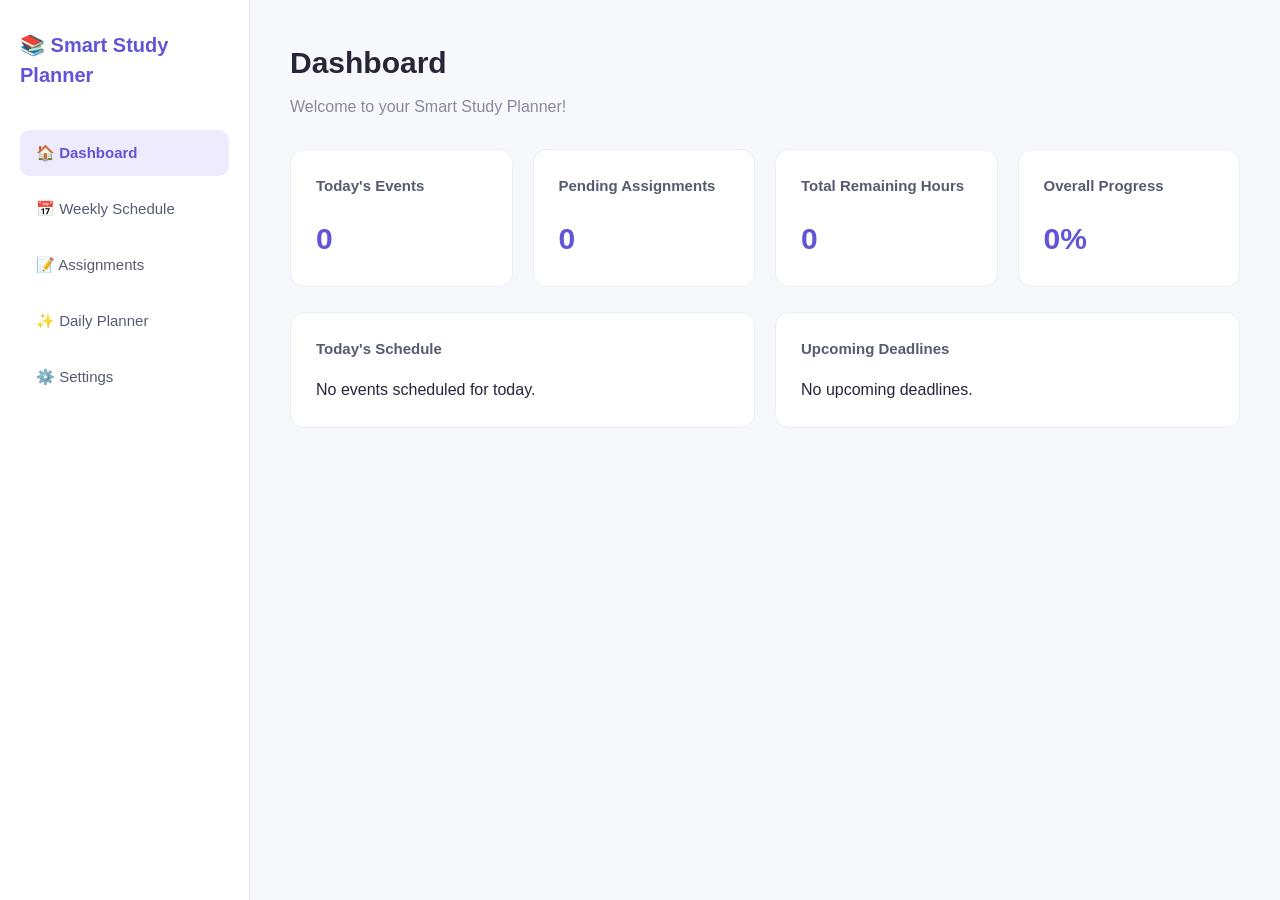
==== index.html @ 0769e139 "Update daily plan" ====
<!DOCTYPE html>
<html lang="en">
<head>
    <meta charset="UTF-8">
    <meta name="viewport" content="width=device-width, initial-scale=1.0">
    <title>Smart Study Planner</title>
    <link rel="stylesheet" href="style.css">
</head>

<body>
    <div class="app-container">
        <aside class="sidebar">
            <div class="logo">
                <h2>📚 Smart Study Planner</h2>
            </div>

            <nav class="nav-menu" aria-label="Main navigation">
                <button type="button" class="nav-item active" data-page="dashboard">
                    🏠 Dashboard
                </button>

                <button type="button" class="nav-item" data-page="schedule">
                    📅 Weekly Schedule
                </button>

                <button type="button" class="nav-item" data-page="assignments">
                    📝 Assignments
                </button>

                <button type="button" class="nav-item" data-page="planner">
                    ✨ Daily Planner
                </button>

                <button type="button" class="nav-item" data-page="settings">
                    ⚙️ Settings
                </button>
            </nav>
        </aside>

        <main class="main-content">
            <section id="dashboard" class="page active">
                <h1>Dashboard</h1>
                <p class="subtitle">Welcome to your Smart Study Planner!</p>

                <div class="dashboard-cards">
                    <div class="card">
                        <h3>Today's Events</h3>
                        <p class="card-number" id="today-events">0</p>
                    </div>

                    <div class="card">
                        <h3>Pending Assignments</h3>
                        <p class="card-number" id="pending-count">0</p>
                    </div>

                    <div class="card">
                        <h3>Total Remaining Hours</h3>
                        <p class="card-number" id="remaining-hours">0</p>
                    </div>

                    <div class="card">
                        <h3>Overall Progress</h3>
                        <p class="card-number" id="overall-progress">0%</p>
                    </div>
                </div>

                <div class="dashboard-sections">
                    <div class="card">
                        <h3>Today's Schedule</h3>

                        <div id="today-schedule">
                            No events scheduled for today.
                        </div>
                    </div>

                    <div class="card">
                        <h3>Upcoming Deadlines</h3>

                        <div id="upcoming-deadlines">
                            No upcoming deadlines.
                        </div>
                    </div>
                </div>
            </section>

            <section id="schedule" class="page">
                <h1>Weekly Schedule</h1>
                <p class="subtitle">Manage your recurring classes and events.</p>

                <button type="button" class="primary-btn" id="add-event-btn">
                    + Add Event
                </button>

                <form id="event-form" class="card" hidden>
                    <h3>Add New Event</h3>

                    <label for="event-name">Event Name</label>
                    <input
                        type="text"
                        id="event-name"
                        placeholder="e.g. DSC190 Lecture"
                        required
                    >

                    <label for="event-day">Day</label>
                    <select id="event-day" required>
                        <option value="">Select a day</option>
                        <option value="Monday">Monday</option>
                        <option value="Tuesday">Tuesday</option>
                        <option value="Wednesday">Wednesday</option>
                        <option value="Thursday">Thursday</option>
                        <option value="Friday">Friday</option>
                        <option value="Saturday">Saturday</option>
                        <option value="Sunday">Sunday</option>
                    </select>

                    <label for="event-start">Start Time</label>
                    <input type="time" id="event-start" required>

                    <label for="event-end">End Time</label>
                    <input type="time" id="event-end" required>

                    <label for="event-category">Category</label>
                    <select id="event-category">
                        <option value="Class">Class</option>
                        <option value="Work">Work</option>
                        <option value="Personal">Personal</option>
                    </select>

                    <button type="submit" class="primary-btn">
                        Save Event
                    </button>
                </form>

                <div class="card">
                    <h3>Your Weekly Schedule</h3>

                    <div id="event-list">
                        No recurring events added yet.
                    </div>
                </div>
            </section>

            <section id="assignments" class="page">
                <h1>Assignments</h1>
                <p class="subtitle">
                    Track deadlines, estimated hours, and progress.
                </p>

                <button type="button" class="primary-btn" id="add-assignment-btn">
                    + Add Assignment
                </button>

                <form id="assignment-form" class="card" hidden>
                    <h3>Add New Assignment</h3>

                    <label for="assignment-name">Assignment Name</label>
                    <input
                        type="text"
                        id="assignment-name"
                        placeholder="e.g. Final Project"
                        required
                    >

                    <label for="assignment-course">Course</label>
                    <input
                        type="text"
                        id="assignment-course"
                        placeholder="e.g. DSC190"
                        required
                    >

                    <label for="assignment-due">Due Date</label>
                    <input
                        type="date"
                        id="assignment-due"
                        required
                    >

                    <label for="assignment-hours">Estimated Hours</label>
                    <input
                        type="number"
                        id="assignment-hours"
                        min="0.5"
                        step="0.5"
                        placeholder="e.g. 5"
                        required
                    >

                    <label for="assignment-progress">Progress (%)</label>
                    <input
                        type="number"
                        id="assignment-progress"
                        min="0"
                        max="100"
                        value="0"
                        required
                    >

                    <button type="submit" class="primary-btn">
                        Save Assignment
                    </button>
                </form>

                <div class="card">
                    <h3>Your Assignments</h3>

                    <div id="assignment-list">
                        No assignments added yet.
                    </div>
                </div>
            </section>

            <section id="planner" class="page">
                <div id="planner-home">
                    <h1>Daily Planner</h1>
                    <p class="subtitle">
                        Create and manage your study plans by date.
                    </p>

                    <div class="card planner-controls">
                        <h3>Create New Plan</h3>

                        <label for="study-date">Study Date</label>
                        <input type="date" id="study-date" required>

                        <div class="time-grid">
                            <div>
                                <label for="study-start">Start Time</label>
                                <input type="time" id="study-start" value="09:00">
                            </div>

                            <div>
                                <label for="study-end">End Time</label>
                                <input type="time" id="study-end" value="22:00">
                            </div>
                        </div>

                        <button
                            type="button"
                            class="primary-btn"
                            id="generate-plan-btn"
                        >
                            Generate &amp; Save Plan
                        </button>

                        <p
                            id="plan-message"
                            class="status-message"
                            role="status"
                        ></p>
                    </div>

                    <div class="card saved-plans-card">
                        <h3>📅 My Study Plans</h3>
                        <p class="helper-text">
                            Select a date to view your study sessions and notes.
                        </p>

                        <div id="saved-plans-list">
                            No saved plans yet.
                        </div>
                    </div>
                </div>

                <div id="planner-detail" hidden>
                    <button
                        type="button"
                        class="back-btn"
                        id="back-to-plans-btn"
                    >
                        ← Back to My Study Plans
                    </button>

                    <h1 id="study-plan-heading">Study Plan</h1>

                    <div class="card" id="study-summary" hidden>
                        <h3>Study Summary</h3>

                        <p>
                            Total Study Time:
                            <strong id="total-study-time">0 hours</strong>
                        </p>

                        <p>
                            Study Sessions:
                            <strong id="study-session-count">0</strong>
                        </p>

                        <p>
                            Total Break Time:
                            <strong id="total-break-time">0 minutes</strong>
                        </p>

                        <p>
                            Completed Sessions:
                            <strong id="completed-session-count">0 / 0</strong>
                        </p>

                        <p>
                            Daily Completion:
                            <strong id="daily-completion">0%</strong>
                        </p>

                        <div
                            class="progress-bar"
                            id="daily-completion-bar"
                            role="progressbar"
                            aria-label="Daily completion"
                            aria-valuemin="0"
                            aria-valuemax="100"
                            aria-valuenow="0"
                        >
                            <div
                                class="progress-fill"
                                id="daily-completion-fill"
                            ></div>
                        </div>
                    </div>

                    <div class="card">
                        <h3>Study Sessions</h3>

                        <div id="study-plan-list">
                            No study sessions found.
                        </div>
                    </div>

                    <div class="card" id="daily-notes-card">
                        <h3>📝 Daily Notes</h3>

                        <textarea
                            id="daily-notes"
                            class="notes-input"
                            rows="5"
                            placeholder="Write your goals, reminders, or reflections for this day..."
                        ></textarea>

                        <button
                            type="button"
                            class="primary-btn"
                            id="save-daily-notes-btn"
                        >
                            Save Notes
                        </button>

                        <p
                            id="notes-message"
                            class="status-message"
                            role="status"
                        ></p>
                    </div>
                </div>
            </section>
        </main>
    </div>

    <script src="script.js"></script>
</body>
</html>
---- style.css ----
* {
    margin: 0;
    padding: 0;
    box-sizing: border-box;
}

body {
    font-family: Arial, sans-serif;
    background-color: #f7f8fc;
    color: #252638;
    line-height: 1.5;
}

button,
input,
select {
    font-family: inherit;
}

button {
    cursor: pointer;
}

[hidden] {
    display: none !important;
}

.app-container {
    display: flex;
    min-height: 100vh;
}

.sidebar {
    width: 250px;
    flex-shrink: 0;
    background-color: white;
    padding: 30px 20px;
    border-right: 1px solid #e8eaf2;
}

.logo {
    margin-bottom: 40px;
}

.logo h2 {
    font-size: 20px;
    color: #6254d8;
}

.nav-menu {
    display: flex;
    flex-direction: column;
    gap: 10px;
}

.nav-item {
    border: none;
    background-color: transparent;
    padding: 14px 16px;
    text-align: left;
    font-size: 15px;
    color: #555b70;
    border-radius: 10px;
    width: 100%;
}

.nav-item:hover {
    background-color: #f0efff;
    color: #6254d8;
}

.nav-item.active {
    background-color: #eeebff;
    color: #6254d8;
    font-weight: bold;
}

.main-content {
    flex: 1;
    min-width: 0;
    padding: 40px;
}

h1 {
    font-size: 30px;
    margin-bottom: 10px;
}

.subtitle {
    color: #85899c;
    margin-bottom: 30px;
}

.page {
    display: none;
}

.page.active {
    display: block;
}

.page > .card {
    margin-bottom: 20px;
}

.dashboard-cards {
    display: grid;
    grid-template-columns: repeat(4, minmax(0, 1fr));
    gap: 20px;
    margin-bottom: 25px;
}

.card {
    background-color: white;
    padding: 25px;
    border-radius: 14px;
    border: 1px solid #eceef5;
    min-width: 0;
}

.card h3 {
    font-size: 15px;
    margin-bottom: 18px;
    color: #555b70;
}

.card-number {
    font-size: 30px;
    font-weight: bold;
    color: #6254d8;
}

.dashboard-sections {
    display: grid;
    grid-template-columns: repeat(2, minmax(0, 1fr));
    gap: 20px;
}

.primary-btn {
    background-color: #7161e8;
    color: white;
    border: none;
    padding: 12px 20px;
    border-radius: 8px;
    font-size: 14px;
    margin-bottom: 20px;
}

.primary-btn:hover {
    background-color: #5948ce;
}

.delete-btn {
    margin-top: 10px;
    padding: 7px 12px;
    background-color: #fff0f0;
    color: #d9534f;
    border: none;
    border-radius: 6px;
    font-size: 13px;
}

.delete-btn:hover {
    background-color: #ffdede;
}

.progress-btn {
    margin-top: 10px;
    margin-right: 10px;
    padding: 7px 12px;
    background-color: #eeebff;
    color: #6254d8;
    border: none;
    border-radius: 6px;
    font-size: 13px;
}

.progress-btn:hover {
    background-color: #ded8ff;
}

#event-form,
#assignment-form {
    margin-bottom: 20px;
}

#event-form label,
#assignment-form label,
#study-settings label,
.planner-controls label,
#settings label {
    display: block;
    margin-top: 15px;
    margin-bottom: 6px;
    font-size: 14px;
    font-weight: 500;
    color: #555b70;
}

#event-form input,
#event-form select,
#assignment-form input,
#study-settings input,
.planner-controls input,
#settings input {
    width: 100%;
    min-width: 0;
    padding: 10px;
    border: 1px solid #dcdfea;
    border-radius: 8px;
    font-size: 14px;
    background-color: white;
    color: #252638;
}

input:focus,
select:focus {
    outline: none;
    border-color: #9b8de5;
    box-shadow: 0 0 0 3px rgba(155, 141, 229, 0.15);
}

button:focus-visible {
    outline: 3px solid #9b8de5;
    outline-offset: 3px;
}

.event-item {
    padding: 15px;
    margin-top: 10px;
    background-color: #f7f8fc;
    border-radius: 8px;
}

.event-item strong {
    color: #6254d8;
}

.event-item p {
    margin-top: 6px;
    color: #555b70;
    font-size: 14px;
}

.assignment-item {
    padding: 15px;
    margin-top: 10px;
    background-color: #f7f8fc;
    border-radius: 8px;
}

.assignment-item strong {
    color: #6254d8;
}

.assignment-item p {
    margin-top: 6px;
    color: #555b70;
    font-size: 14px;
    line-height: 1.6;
}

.progress-bar {
    width: 100%;
    height: 10px;
    background-color: #e8eaf2;
    border-radius: 10px;
    margin-top: 12px;
    overflow: hidden;
}

.progress-fill {
    width: 0;
    height: 100%;
    background-color: #7161e8;
    border-radius: 10px;
    transition: width 0.2s ease;
}

.deadline-urgent {
    color: #d9534f !important;
    font-weight: bold;
}

.deadline-soon {
    color: #e59a32 !important;
    font-weight: bold;
}

.deadline-safe {
    color: #3a9b72 !important;
    font-weight: bold;
}

.planner-controls {
    margin-bottom: 20px;
}

.time-grid {
    display: grid;
    grid-template-columns: repeat(2, minmax(0, 1fr));
    gap: 16px;
    margin-top: 5px;
}

.time-grid > div {
    min-width: 0;
}

.helper-text {
    margin-top: 16px;
    font-size: 13px;
    color: #85899c;
    line-height: 1.6;
}

.status-message {
    margin-bottom: 16px;
    font-size: 14px;
    color: #6254d8;
}

.status-message:empty {
    display: none;
}

#study-plan-list .event-item {
    margin-bottom: 12px;
}

.study-session {
    border-left: 4px solid #7161e8;
}

.study-session.completed {
    border-left-color: #3a9b72;
    background-color: #f1faf5;
}

.study-session.completed .session-title {
    color: #3a9b72;
}

.break-session {
    border-left: 4px solid #e5b35d;
    background-color: #fffaf0;
}

.session-header {
    display: flex;
    justify-content: space-between;
    align-items: flex-start;
    gap: 12px;
    flex-wrap: wrap;
}

.session-title {
    font-size: 15px;
    color: #6254d8;
}

.session-details {
    margin-top: 6px;
    color: #555b70;
    font-size: 14px;
}

.session-check {
    display: flex;
    align-items: center;
    gap: 9px;
    margin-top: 14px;
    font-size: 14px;
    color: #252638;
    cursor: pointer;
}

.session-check input[type="checkbox"] {
    width: 18px;
    height: 18px;
    flex-shrink: 0;
    accent-color: #7161e8;
    cursor: pointer;
}

.session-progress {
    margin-top: 15px;
    padding-top: 14px;
    border-top: 1px solid #e8eaf2;
}

.session-progress-label {
    display: block;
    margin-bottom: 8px;
    font-size: 13px;
    font-weight: 600;
    color: #555b70;
}

.session-progress-value {
    color: #6254d8;
    font-weight: bold;
}

.session-progress .progress-bar {
    margin-top: 8px;
}

.session-progress .progress-btn {
    margin-top: 12px;
}

.session-progress-note {
    margin-top: 8px;
    font-size: 12px;
    color: #85899c;
}

#study-summary {
    margin-bottom: 20px;
}

#study-summary p {
    margin: 12px 0;
    font-size: 14px;
    color: #555b70;
}

#study-summary strong {
    color: #252638;
}

#daily-completion {
    color: #6254d8 !important;
    font-size: 18px;
}

#daily-completion-bar {
    height: 12px;
    margin-top: 12px;
}

#daily-completion-fill {
    background-color: #3a9b72;
}

#save-settings-btn {
    margin-top: 20px;
}

#settings-message {
    margin-top: 12px;
    font-size: 14px;
    color: #6b5bb5;
}

button,
input,
select,
.card {
    transition:
        background-color 0.2s ease,
        border-color 0.2s ease,
        box-shadow 0.2s ease,
        color 0.2s ease,
        transform 0.2s ease;
}

.primary-btn:hover {
    filter: brightness(0.95);
    transform: translateY(-2px);
}

.card:hover {
    box-shadow: 0 6px 20px rgba(100, 90, 150, 0.08);
}

@media (max-width: 1100px) {
    .dashboard-cards {
        grid-template-columns: repeat(2, minmax(0, 1fr));
    }
}

@media (max-width: 768px) {
    .app-container {
        flex-direction: column;
    }

    .sidebar {
        width: 100%;
        padding: 15px;
        border-right: none;
        border-bottom: 1px solid #e8eaf2;
    }

    .logo {
        margin-bottom: 15px;
    }

    .nav-menu {
        flex-direction: row;
        flex-wrap: wrap;
        gap: 8px;
    }

    .nav-item {
        width: auto;
        flex: 1 1 auto;
        padding: 10px 12px;
        font-size: 13px;
        text-align: center;
    }

    .main-content {
        padding: 20px;
    }

    .dashboard-sections {
        grid-template-columns: 1fr;
    }

    .card {
        padding: 20px;
    }

    h1 {
        font-size: 26px;
    }
}

@media (max-width: 480px) {
    .dashboard-cards {
        grid-template-columns: 1fr;
    }

    .time-grid {
        grid-template-columns: 1fr;
    }

    .main-content {
        padding: 15px;
    }

    .card {
        padding: 18px;
    }

    .session-header {
        flex-direction: column;
        align-items: flex-start;
    }

    input,
    select,
    button {
        max-width: 100%;
    }
}

@media (prefers-reduced-motion: reduce) {
    button,
    input,
    select,
    .card,
    .progress-fill {
        transition: none;
    }
}

.saved-plans-card {
    margin-top: 20px;
}

.saved-plan-item {
    display: flex;
    justify-content: space-between;
    align-items: center;
    gap: 15px;
    padding: 16px;
    margin-top: 12px;
    background-color: #f7f8fc;
    border-radius: 10px;
}

.saved-plan-info strong {
    color: #6254d8;
    font-size: 15px;
}

.saved-plan-info p {
    margin-top: 6px;
    color: #555b70;
    font-size: 13px;
}

.saved-plan-item .progress-btn {
    margin: 0;
    flex-shrink: 0;
}

@media (max-width: 480px) {
    .saved-plan-item {
        flex-direction: column;
        align-items: flex-start;
    }
}

.notes-input {
    width: 100%;
    min-height: 110px;
    padding: 12px;
    border: 1px solid #dcdfea;
    border-radius: 8px;
    font-family: inherit;
    font-size: 14px;
    line-height: 1.6;
    color: #252638;
    background-color: #fff;
    resize: vertical;
}

.notes-input:focus {
    outline: none;
    border-color: #9b8de5;
    box-shadow: 0 0 0 3px rgba(155, 141, 229, 0.15);
}

.session-notes {
    margin-top: 15px;
    padding-top: 14px;
    border-top: 1px solid #e8eaf2;
}

.session-notes label {
    display: block;
    margin-bottom: 8px;
    font-size: 13px;
    font-weight: 600;
    color: #555b70;
}

.session-notes textarea {
    min-height: 75px;
}

#planner-home,
#planner-detail {
    width: 100%;
}

#planner-home .planner-controls {
    margin-bottom: 24px;
}

#planner-home #generate-plan-btn {
    margin-top: 20px;
    margin-bottom: 10px;
}

#planner-detail > .card {
    margin-bottom: 20px;
}

.back-btn {
    display: inline-flex;
    align-items: center;
    gap: 8px;
    padding: 10px 16px;
    margin-bottom: 24px;
    border: none;
    border-radius: 8px;
    background-color: #eeebff;
    color: #6254d8;
    font-size: 14px;
    font-weight: 600;
    cursor: pointer;
}

.back-btn:hover {
    background-color: #ded8ff;
}

.saved-plans-card {
    margin-top: 20px;
}

.saved-plan-item {
    display: flex;
    justify-content: space-between;
    align-items: center;
    gap: 16px;
    padding: 18px;
    margin-top: 12px;
    background-color: #f7f8fc;
    border-radius: 10px;
}

.saved-plan-info {
    flex: 1;
    min-width: 0;
}

.saved-plan-info strong {
    display: block;
    color: #6254d8;
    font-size: 15px;
}

.saved-plan-info p {
    margin-top: 6px;
    color: #555b70;
    font-size: 13px;
}

.saved-plan-note {
    margin-top: 8px;
    color: #555b70;
    font-size: 13px;
    line-height: 1.5;
    overflow-wrap: anywhere;
}

.saved-plan-item .progress-btn {
    margin: 0;
    flex-shrink: 0;
}

#study-summary p {
    margin: 12px 0;
}

#daily-notes-card {
    margin-top: 20px;
}

#daily-notes-card .notes-input {
    margin-bottom: 16px;
}

#save-daily-notes-btn {
    margin-bottom: 10px;
}

#notes-message {
    margin-top: 8px;
}

.notes-input {
    width: 100%;
    min-height: 100px;
    padding: 12px;
    border: 1px solid #dcdfea;
    border-radius: 8px;
    font-family: inherit;
    font-size: 14px;
    line-height: 1.6;
    color: #252638;
    background-color: white;
    resize: vertical;
}

.notes-input:focus {
    outline: none;
    border-color: #9b8de5;
    box-shadow: 0 0 0 3px rgba(155, 141, 229, 0.15);
}

.session-notes {
    margin-top: 15px;
    padding-top: 14px;
    border-top: 1px solid #e8eaf2;
}

.session-notes label {
    display: block;
    margin-bottom: 8px;
    font-size: 13px;
    font-weight: 600;
    color: #555b70;
}

.session-notes textarea {
    min-height: 75px;
}

@media (max-width: 480px) {
    .saved-plan-item {
        flex-direction: column;
        align-items: stretch;
    }

    .saved-plan-item .progress-btn {
        align-self: flex-start;
    }

    .back-btn {
        width: 100%;
        justify-content: center;
    }
}
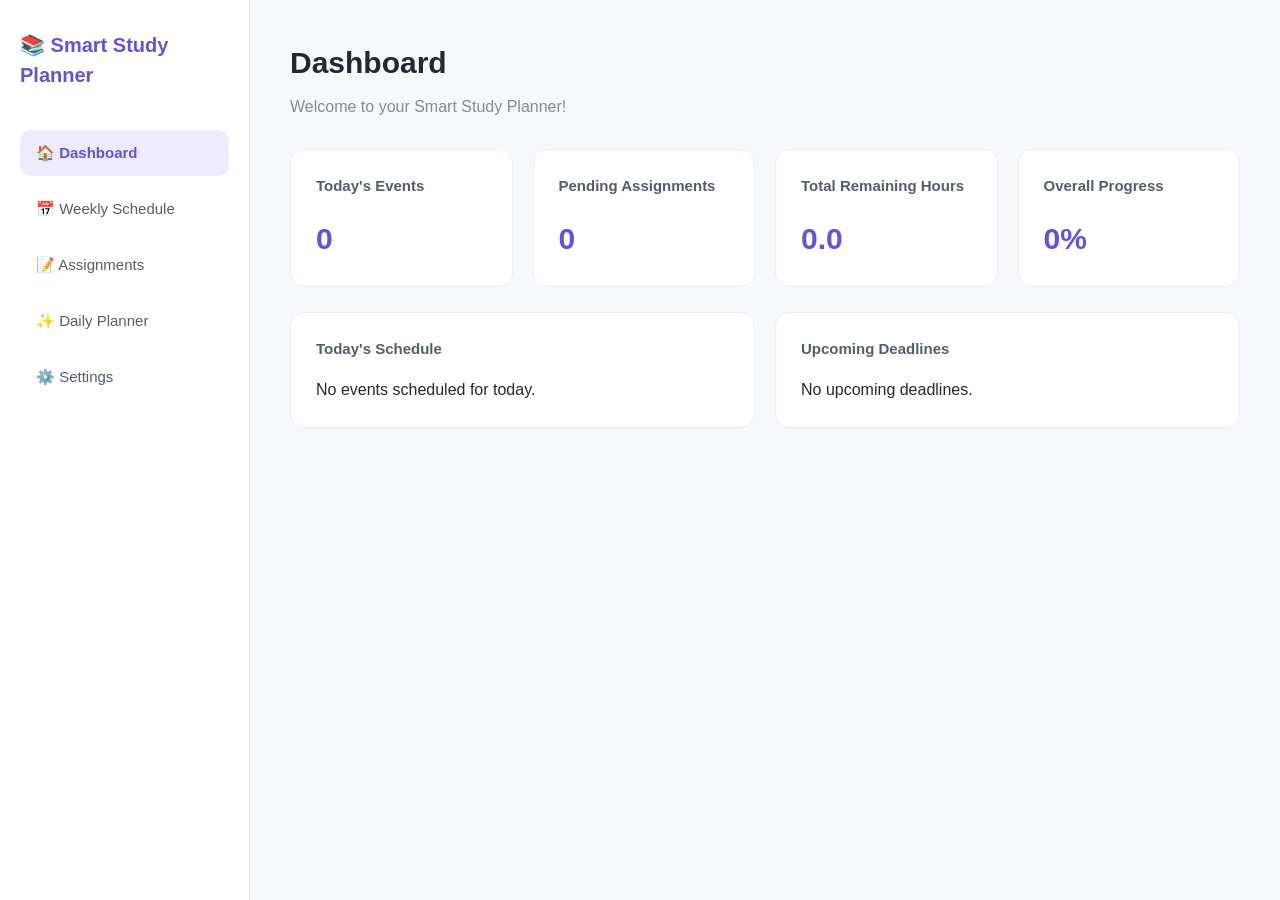
==== commit 34cc5f67: "Update daily plan" ====
--- a/index.html
+++ b/index.html
@@ -351,6 +351,53 @@
                         ></p>
                     </div>
                 </div>
+                        </section>
+
+            <section id="settings" class="page">
+                <h1>Settings</h1>
+                <p class="subtitle">
+                    Customize your study session and break durations.
+                </p>
+
+                <div class="card">
+                    <h3>Study Preferences</h3>
+
+                    <label for="session-duration">
+                        Study Session Duration (minutes)
+                    </label>
+                    <input
+                        type="number"
+                        id="session-duration"
+                        min="15"
+                        max="180"
+                        value="90"
+                    >
+
+                    <label for="break-duration">
+                        Break Duration (minutes)
+                    </label>
+                    <input
+                        type="number"
+                        id="break-duration"
+                        min="0"
+                        max="60"
+                        value="15"
+                    >
+
+                    <button
+                        type="button"
+                        class="primary-btn"
+                        id="save-settings-btn"
+                    >
+                        Save Settings
+                    </button>
+
+                    <p
+                        id="settings-message"
+                        class="status-message"
+                        role="status"
+                    ></p>
+                </div>
             </section>
         </main>
     </div>
--- a/style.css
+++ b/style.css
@@ -797,4 +797,9 @@
         width: 100%;
         justify-content: center;
     }
+}
+
+#planner-home[hidden],
+#planner-detail[hidden] {
+    display: none !important;
 }
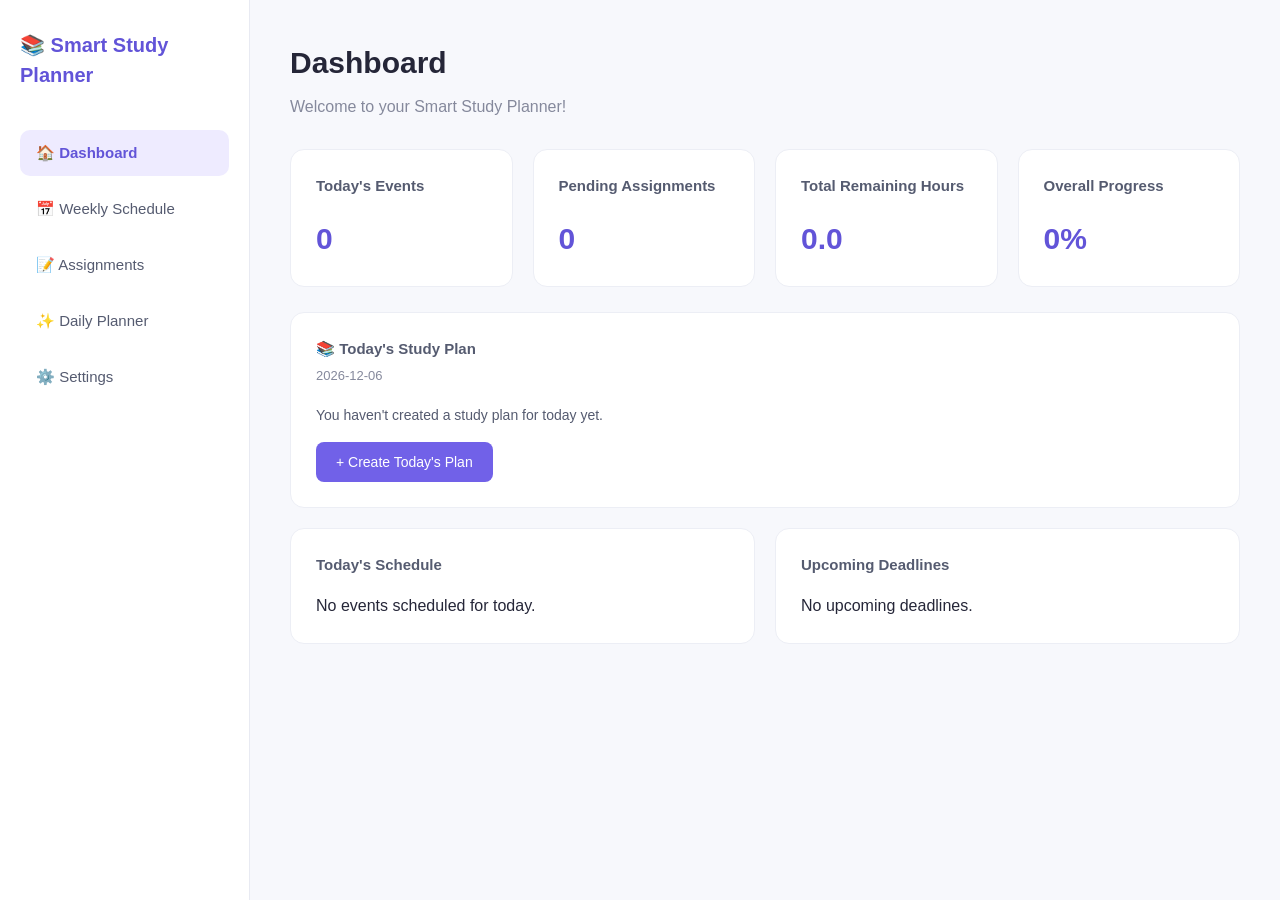
==== commit c54e9283: "Update planner" ====
--- a/index.html
+++ b/index.html
@@ -64,6 +64,62 @@
                     </div>
                 </div>
 
+                <div class="card dashboard-study-card">
+                    <div class="dashboard-study-header">
+                        <div>
+                            <h3>📚 Today's Study Plan</h3>
+                            <p class="helper-text" id="dashboard-study-date"></p>
+                        </div>
+
+                        <button
+                            type="button"
+                            class="secondary-btn"
+                            id="dashboard-view-plan-btn"
+                            hidden
+                        >
+                            View Full Plan →
+                        </button>
+                    </div>
+
+                    <div id="dashboard-study-content">
+                        <div id="dashboard-no-plan">
+                            <p>You haven't created a study plan for today yet.</p>
+
+                            <button
+                                type="button"
+                                class="primary-btn"
+                                id="dashboard-create-plan-btn"
+                            >
+                                + Create Today's Plan
+                            </button>
+                        </div>
+
+                        <div id="dashboard-existing-plan" hidden>
+                            <div class="dashboard-study-progress">
+                                <span>Daily Progress</span>
+                                <strong id="dashboard-daily-progress">0%</strong>
+                            </div>
+
+                            <div
+                                class="progress-bar"
+                                id="dashboard-daily-progress-bar"
+                                role="progressbar"
+                                aria-label="Today's study completion"
+                                aria-valuemin="0"
+                                aria-valuemax="100"
+                                aria-valuenow="0"
+                            >
+                                <div
+                                    class="progress-fill"
+                                    id="dashboard-daily-progress-fill"
+                                ></div>
+                            </div>
+
+                            <div id="dashboard-study-sessions"></div>
+                        </div>
+                    </div>
+                </div>
+
                 <div class="dashboard-sections">
                     <div class="card">
                         <h3>Today's Schedule</h3>
@@ -84,15 +140,33 @@
             </section>
 
             <section id="schedule" class="page">
-                <h1>Weekly Schedule</h1>
-                <p class="subtitle">Manage your recurring classes and events.</p>
-
-                <button type="button" class="primary-btn" id="add-event-btn">
-                    + Add Event
-                </button>
+                <div class="schedule-header">
+                    <div>
+                        <h1>Weekly Schedule</h1>
+                        <p class="subtitle">
+                            Organize your weekly classes, work, and personal events.
+                        </p>
+                    </div>
+
+                    <div class="schedule-header-actions">
+                        <button type="button" class="secondary-btn" id="manage-categories-btn">
+                            🎨 Manage Categories
+                        </button>
+
+                        <button type="button" class="primary-btn" id="add-event-btn">
+                            + Add Event
+                        </button>
+                    </div>
+                </div>
 
                 <form id="event-form" class="card" hidden>
-                    <h3>Add New Event</h3>
+                    <div class="form-header">
+                        <h3 id="event-form-title">Add New Event</h3>
+
+                        <button type="button" class="close-btn" id="cancel-event-btn">
+                            ✕
+                        </button>
+                    </div>
 
                     <label for="event-name">Event Name</label>
                     <input
@@ -102,38 +176,191 @@
                         required
                     >
 
-                    <label for="event-day">Day</label>
-                    <select id="event-day" required>
-                        <option value="">Select a day</option>
-                        <option value="Monday">Monday</option>
-                        <option value="Tuesday">Tuesday</option>
-                        <option value="Wednesday">Wednesday</option>
-                        <option value="Thursday">Thursday</option>
-                        <option value="Friday">Friday</option>
-                        <option value="Saturday">Saturday</option>
-                        <option value="Sunday">Sunday</option>
-                    </select>
-
-                    <label for="event-start">Start Time</label>
-                    <input type="time" id="event-start" required>
-
-                    <label for="event-end">End Time</label>
-                    <input type="time" id="event-end" required>
+                    <label>Select Days</label>
+
+                    <div class="day-checkbox-group">
+                        <label>
+                            <input type="checkbox" name="event-days" value="Monday">
+                            Monday
+                        </label>
+
+                        <label>
+                            <input type="checkbox" name="event-days" value="Tuesday">
+                            Tuesday
+                        </label>
+
+                        <label>
+                            <input type="checkbox" name="event-days" value="Wednesday">
+                            Wednesday
+                        </label>
+
+                        <label>
+                            <input type="checkbox" name="event-days" value="Thursday">
+                            Thursday
+                        </label>
+
+                        <label>
+                            <input type="checkbox" name="event-days" value="Friday">
+                            Friday
+                        </label>
+
+                        <label>
+                            <input type="checkbox" name="event-days" value="Saturday">
+                            Saturday
+                        </label>
+
+                        <label>
+                            <input type="checkbox" name="event-days" value="Sunday">
+                            Sunday
+                        </label>
+                    </div>
+
+                    <div class="event-time-grid">
+                        <div>
+                            <label for="event-start">Start Time</label>
+                            <input type="time" id="event-start" required>
+                        </div>
+
+                        <div>
+                            <label for="event-end">End Time</label>
+                            <input type="time" id="event-end" required>
+                        </div>
+                    </div>
 
                     <label for="event-category">Category</label>
-                    <select id="event-category">
+                    <select id="event-category" required>
                         <option value="Class">Class</option>
                         <option value="Work">Work</option>
                         <option value="Personal">Personal</option>
                     </select>
 
-                    <button type="submit" class="primary-btn">
-                        Save Event
-                    </button>
+                    <div class="event-form-actions">
+                        <button type="submit" class="primary-btn" id="save-event-btn">
+                            Save Event
+                        </button>
+
+                        <button type="button" class="delete-btn" id="delete-event-btn" hidden>
+                            Delete Event
+                        </button>
+
+                        <button type="button" class="secondary-btn" id="cancel-event-form-btn">
+                            Cancel
+                        </button>
+                    </div>
                 </form>
 
+                <div id="category-manager" class="card" hidden>
+                    <div class="form-header">
+                        <h3>Manage Categories</h3>
+
+                        <button type="button" class="close-btn" id="close-categories-btn">
+                            ✕
+                        </button>
+                    </div>
+
+                    <p class="helper-text">
+                        Add custom categories and choose colors for your weekly schedule.
+                    </p>
+
+                    <div id="category-list"></div>
+
+                    <form id="category-form">
+                        <h4 id="category-form-title">Add New Category</h4>
+
+                        <label for="category-name">Category Name</label>
+                        <input
+                            type="text"
+                            id="category-name"
+                            placeholder="e.g. Study Group"
+                            required
+                        >
+
+                        <label for="category-color">Category Color</label>
+                        <div class="category-color-input">
+                            <input
+                                type="color"
+                                id="category-color"
+                                value="#7161e8"
+                            >
+
+                            <span id="category-color-value">#7161e8</span>
+                        </div>
+
+                        <div class="category-form-actions">
+                            <button type="submit" class="primary-btn" id="save-category-btn">
+                                Add Category
+                            </button>
+
+                            <button type="button" class="secondary-btn" id="cancel-category-btn" hidden>
+                                Cancel
+                            </button>
+                        </div>
+                    </form>
+                </div>
+
+                <div class="card timetable-card">
+                    <div class="timetable-header">
+                        <div>
+                            <h3>My Weekly Timetable</h3>
+                            <p class="helper-text">
+                                Click an event to edit its details.
+                            </p>
+                        </div>
+
+                        <div class="timetable-legend" id="timetable-legend"></div>
+                    </div>
+
+                    <div class="timetable-scroll">
+                        <div class="weekly-timetable" id="weekly-timetable">
+                            <div class="timetable-time-column" id="timetable-time-column"></div>
+
+                            <div class="timetable-day-column" data-day="Monday">
+                                <div class="timetable-day-header">Mon</div>
+                                <div class="timetable-day-events" id="timetable-monday"></div>
+                            </div>
+
+                            <div class="timetable-day-column" data-day="Tuesday">
+                                <div class="timetable-day-header">Tue</div>
+                                <div class="timetable-day-events" id="timetable-tuesday"></div>
+                            </div>
+
+                            <div class="timetable-day-column" data-day="Wednesday">
+                                <div class="timetable-day-header">Wed</div>
+                                <div class="timetable-day-events" id="timetable-wednesday"></div>
+                            </div>
+
+                            <div class="timetable-day-column" data-day="Thursday">
+                                <div class="timetable-day-header">Thu</div>
+                                <div class="timetable-day-events" id="timetable-thursday"></div>
+                            </div>
+
+                            <div class="timetable-day-column" data-day="Friday">
+                                <div class="timetable-day-header">Fri</div>
+                                <div class="timetable-day-events" id="timetable-friday"></div>
+                            </div>
+
+                            <div class="timetable-day-column" data-day="Saturday">
+                                <div class="timetable-day-header">Sat</div>
+                                <div class="timetable-day-events" id="timetable-saturday"></div>
+                            </div>
+
+                            <div class="timetable-day-column" data-day="Sunday">
+                                <div class="timetable-day-header">Sun</div>
+                                <div class="timetable-day-events" id="timetable-sunday"></div>
+                            </div>
+                        </div>
+                    </div>
+
+                    <p class="timetable-empty" id="timetable-empty" hidden>
+                        No events scheduled yet. Add an event to get started!
+                    </p>
+                </div>
+
                 <div class="card">
-                    <h3>Your Weekly Schedule</h3>
+                    <h3>All Events</h3>
+                    <p class="helper-text">
+                        View and manage all your recurring weekly events.
+                    </p>
 
                     <div id="event-list">
                         No recurring events added yet.
@@ -215,7 +442,7 @@
                 <div id="planner-home">
                     <h1>Daily Planner</h1>
                     <p class="subtitle">
-                        Create and manage your study plans by date.
+                        Create and customize your study plans by date.
                     </p>
 
                     <div class="card planner-controls">
@@ -227,15 +454,140 @@
                         <div class="time-grid">
                             <div>
                                 <label for="study-start">Start Time</label>
-                                <input type="time" id="study-start" value="09:00">
+                                <input
+                                    type="time"
+                                    id="study-start"
+                                    value="09:00"
+                                    required
+                                >
                             </div>
 
                             <div>
                                 <label for="study-end">End Time</label>
-                                <input type="time" id="study-end" value="22:00">
-                            </div>
-                        </div>
-
+                                <input
+                                    type="time"
+                                    id="study-end"
+                                    value="22:00"
+                                    required
+                                >
+                            </div>
+                        </div>
+                    </div>
+
+                    <div class="card availability-summary-card">
+                        <div class="availability-summary-content">
+                            <div>
+                                <h3>🕒 Available Time</h3>
+                                <p id="availability-summary-text">
+                                    No availability settings saved yet.
+                                </p>
+                            </div>
+
+                            <button
+                                type="button"
+                                class="secondary-btn"
+                                id="edit-availability-btn"
+                            >
+                                Edit Available Time
+                            </button>
+                        </div>
+                    </div>
+
+                    <div class="card daily-availability-card" hidden>
+                        <div class="availability-header">
+                            <div>
+                                <h3>🕒 Customize Available Time</h3>
+                                <p class="helper-text">
+                                    Click or drag across 10-minute blocks to mark
+                                    times when you cannot study.
+                                </p>
+                            </div>
+                        </div>
+
+                        <div class="availability-legend">
+                            <div class="availability-legend-item">
+                                <span class="availability-legend-dot available-dot"></span>
+                                Available
+                            </div>
+
+                            <div class="availability-legend-item">
+                                <span class="availability-legend-dot unavailable-dot"></span>
+                                Unavailable
+                            </div>
+
+                            <div class="availability-legend-item">
+                                <span class="availability-legend-dot weekly-dot"></span>
+                                Weekly Event
+                            </div>
+                        </div>
+
+                        <div class="availability-grid-container">
+                            <div class="availability-grid-header">
+                                <span>Time</span>
+                                <span>00</span>
+                                <span>10</span>
+                                <span>20</span>
+                                <span>30</span>
+                                <span>40</span>
+                                <span>50</span>
+                            </div>
+
+                            <div
+                                id="availability-grid"
+                                class="availability-grid"
+                                aria-label="Select unavailable study times"
+                            ></div>
+                        </div>
+
+                        <div class="availability-actions">
+                            <button
+                                type="button"
+                                class="secondary-btn"
+                                id="clear-unavailable-btn"
+                            >
+                                Clear Custom Unavailable Times
+                            </button>
+                        </div>
+
+                        <div class="availability-reason-section">
+                            <h4>Add a Reason (Optional)</h4>
+                            <p class="helper-text">
+                                Select unavailable blocks, then add a reason
+                                such as travel, meals, or appointments.
+                            </p>
+
+                            <label for="unavailable-reason">Reason</label>
+                            <input
+                                type="text"
+                                id="unavailable-reason"
+                                placeholder="e.g. Travel, Lunch, Appointment"
+                            >
+
+                            <button
+                                type="button"
+                                class="secondary-btn"
+                                id="apply-unavailable-reason-btn"
+                            >
+                                Apply Reason to Selected Blocks
+                            </button>
+                        </div>
+                    </div>
+
+                    <div class="card daily-weekly-events-card">
+                        <h3>📅 Weekly Events for This Day</h3>
+
+                        <p class="helper-text">
+                            These events are imported from your Weekly Schedule.
+                            Uncheck an event to ignore it for this date only.
+                            Your Weekly Schedule will not be changed.
+                        </p>
+
+                        <div id="daily-weekly-events-list">
+                            No recurring events for this date.
+                        </div>
+                    </div>
+
+                    <div class="planner-generate-actions">
                         <button
                             type="button"
                             class="primary-btn"
@@ -253,8 +605,10 @@
 
                     <div class="card saved-plans-card">
                         <h3>📅 My Study Plans</h3>
+
                         <p class="helper-text">
-                            Select a date to view your study sessions and notes.
+                            Select a date to view your study timetable,
+                            sessions, and notes.
                         </p>
 
                         <div id="saved-plans-list">
@@ -272,30 +626,65 @@
                         ← Back to My Study Plans
                     </button>
 
-                    <h1 id="study-plan-heading">Study Plan</h1>
+                    <div class="planner-detail-header">
+                        <div>
+                            <h1 id="study-plan-heading">Study Plan</h1>
+                            <p class="subtitle">
+                                View and customize your daily study schedule.
+                            </p>
+                        </div>
+
+                        <button
+                            type="button"
+                            class="secondary-btn"
+                            id="edit-plan-availability-btn"
+                        >
+                            Edit Available Time
+                        </button>
+
+                        <div class="availability-save-actions">
+                            <button
+                                type="button"
+                                class="secondary-btn"
+                                id="cancel-availability-btn"
+                            >
+                                Cancel
+                            </button>
+
+                            <button
+                                type="button"
+                                class="primary-btn"
+                                id="save-availability-btn"
+                            >
+                                Save Changes
+                            </button>
+                        </div>
+                    </div>
 
                     <div class="card" id="study-summary" hidden>
                         <h3>Study Summary</h3>
 
-                        <p>
-                            Total Study Time:
-                            <strong id="total-study-time">0 hours</strong>
-                        </p>
-
-                        <p>
-                            Study Sessions:
-                            <strong id="study-session-count">0</strong>
-                        </p>
-
-                        <p>
-                            Total Break Time:
-                            <strong id="total-break-time">0 minutes</strong>
-                        </p>
-
-                        <p>
-                            Completed Sessions:
-                            <strong id="completed-session-count">0 / 0</strong>
-                        </p>
+                        <div class="study-summary-grid">
+                            <p>
+                                Total Study Time:
+                                <strong id="total-study-time">0 hours</strong>
+                            </p>
+
+                            <p>
+                                Study Sessions:
+                                <strong id="study-session-count">0</strong>
+                            </p>
+
+                            <p>
+                                Total Break Time:
+                                <strong id="total-break-time">0 minutes</strong>
+                            </p>
+
+                            <p>
+                                Completed Sessions:
+                                <strong id="completed-session-count">0 / 0</strong>
+                            </p>
+                        </div>
 
                         <p>
                             Daily Completion:
@@ -318,8 +707,151 @@
                         </div>
                     </div>
 
+                    <div class="card daily-timetable-card">
+                        <div class="daily-timetable-header">
+                            <div>
+                                <h3>🗓️ Daily Timetable</h3>
+                                <p class="helper-text">
+                                    Click a study session to edit its details.
+                                </p>
+                            </div>
+
+                            <button
+                                type="button"
+                                class="secondary-btn"
+                                id="add-study-session-btn"
+                            >
+                                + Add Study Session
+                            </button>
+                        </div>
+
+                        <div class="daily-timetable-legend">
+                            <div class="availability-legend-item">
+                                <span class="availability-legend-dot study-dot"></span>
+                                Study
+                            </div>
+
+                            <div class="availability-legend-item">
+                                <span class="availability-legend-dot break-dot"></span>
+                                Break
+                            </div>
+
+                            <div class="availability-legend-item">
+                                <span class="availability-legend-dot unavailable-dot"></span>
+                                Unavailable
+                            </div>
+
+                            <div class="availability-legend-item">
+                                <span class="availability-legend-dot weekly-dot"></span>
+                                Weekly Event
+                            </div>
+                        </div>
+
+                        <div class="daily-timetable-scroll">
+                            <div id="daily-timetable" class="daily-timetable">
+                                <div
+                                    id="daily-timetable-time-column"
+                                    class="daily-timetable-time-column"
+                                ></div>
+
+                                <div
+                                    id="daily-timetable-events"
+                                    class="daily-timetable-events"
+                                ></div>
+                            </div>
+                        </div>
+                    </div>
+
+                    <form id="study-session-form" class="card" hidden>
+                        <div class="form-header">
+                            <h3 id="study-session-form-title">
+                                Add Study Session
+                            </h3>
+
+                            <button
+                                type="button"
+                                class="close-btn"
+                                id="close-study-session-form-btn"
+                            >
+                                ✕
+                            </button>
+                        </div>
+
+                        <label for="session-assignment">
+                            Assignment
+                        </label>
+
+                        <select id="session-assignment" required>
+                            <option value="">Select an assignment</option>
+                        </select>
+
+                        <div class="time-grid">
+                            <div>
+                                <label for="session-start-time">
+                                    Start Time
+                                </label>
+
+                                <input
+                                    type="time"
+                                    id="session-start-time"
+                                    required
+                                >
+                            </div>
+
+                            <div>
+                                <label for="session-end-time">
+                                    End Time
+                                </label>
+
+                                <input
+                                    type="time"
+                                    id="session-end-time"
+                                    required
+                                >
+                            </div>
+                        </div>
+
+                        <div class="session-form-actions">
+                            <button
+                                type="submit"
+                                class="primary-btn"
+                                id="save-study-session-btn"
+                            >
+                                Save Session
+                            </button>
+
+                            <button
+                                type="button"
+                                class="delete-btn"
+                                id="delete-study-session-btn"
+                                hidden
+                            >
+                                Delete Session
+                            </button>
+
+                            <button
+                                type="button"
+                                class="secondary-btn"
+                                id="cancel-study-session-btn"
+                            >
+                                Cancel
+                            </button>
+                        </div>
+
+                        <p
+                            id="study-session-message"
+                            class="status-message"
+                            role="status"
+                        ></p>
+                    </form>
+
                     <div class="card">
                         <h3>Study Sessions</h3>
+
+                        <p class="helper-text">
+                            Check off completed sessions, update assignment progress,
+                            and add session notes.
+                        </p>
 
                         <div id="study-plan-list">
                             No study sessions found.
@@ -351,7 +883,7 @@
                         ></p>
                     </div>
                 </div>
-                        </section>
+            </section>
 
             <section id="settings" class="page">
                 <h1>Settings</h1>
--- a/style.css
+++ b/style.css
@@ -802,4 +802,1266 @@
 #planner-home[hidden],
 #planner-detail[hidden] {
     display: none !important;
+}
+
+.day-checkbox-group {
+    display: flex;
+    flex-wrap: wrap;
+    gap: 10px;
+    margin-top: 10px;
+    margin-bottom: 15px;
+}
+
+#event-form .day-checkbox-group label {
+    display: flex;
+    align-items: center;
+    gap: 7px;
+    margin: 0;
+    padding: 9px 13px;
+    background-color: #f7f8fc;
+    border: 1px solid #dcdfea;
+    border-radius: 8px;
+    font-size: 13px;
+    cursor: pointer;
+}
+
+#event-form .day-checkbox-group label:has(input:checked) {
+    background-color: #eeebff;
+    border-color: #7161e8;
+    color: #6254d8;
+}
+
+#event-form .day-checkbox-group input[type="checkbox"] {
+    width: 16px;
+    height: 16px;
+    padding: 0;
+    margin: 0;
+    accent-color: #7161e8;
+}
+
+.schedule-header {
+    display: flex;
+    justify-content: space-between;
+    align-items: flex-start;
+    gap: 20px;
+    margin-bottom: 24px;
+}
+
+.schedule-header .subtitle {
+    margin-bottom: 0;
+}
+
+.schedule-header-actions {
+    display: flex;
+    gap: 12px;
+    flex-wrap: wrap;
+}
+
+.schedule-header-actions button {
+    margin-bottom: 0;
+    white-space: nowrap;
+}
+
+.secondary-btn {
+    background-color: #eeebff;
+    color: #6254d8;
+    border: none;
+    padding: 12px 20px;
+    border-radius: 8px;
+    font-size: 14px;
+    font-weight: 600;
+}
+
+.secondary-btn:hover {
+    background-color: #ded8ff;
+}
+
+.form-header {
+    display: flex;
+    justify-content: space-between;
+    align-items: center;
+    gap: 15px;
+    margin-bottom: 10px;
+}
+
+.form-header h3 {
+    margin-bottom: 0;
+}
+
+.close-btn {
+    border: none;
+    background-color: #f7f8fc;
+    color: #85899c;
+    width: 32px;
+    height: 32px;
+    border-radius: 8px;
+    font-size: 16px;
+}
+
+.close-btn:hover {
+    background-color: #eeebff;
+    color: #6254d8;
+}
+
+.day-checkbox-group {
+    display: flex;
+    flex-wrap: wrap;
+    gap: 10px;
+    margin-top: 10px;
+    margin-bottom: 20px;
+}
+
+#event-form .day-checkbox-group label {
+    display: flex;
+    align-items: center;
+    gap: 7px;
+    margin: 0;
+    padding: 9px 13px;
+    background-color: #f7f8fc;
+    border: 1px solid #dcdfea;
+    border-radius: 8px;
+    font-size: 13px;
+    cursor: pointer;
+}
+
+#event-form .day-checkbox-group label:has(input:checked) {
+    background-color: #eeebff;
+    border-color: #7161e8;
+    color: #6254d8;
+}
+
+#event-form .day-checkbox-group input[type="checkbox"] {
+    width: 16px;
+    height: 16px;
+    min-width: 16px;
+    padding: 0;
+    margin: 0;
+    accent-color: #7161e8;
+}
+
+.event-time-grid {
+    display: grid;
+    grid-template-columns: repeat(2, minmax(0, 1fr));
+    gap: 16px;
+}
+
+.event-time-grid > div {
+    min-width: 0;
+}
+
+.event-form-actions,
+.category-form-actions {
+    display: flex;
+    align-items: center;
+    gap: 12px;
+    flex-wrap: wrap;
+    margin-top: 28px;
+}
+
+.event-form-actions button,
+.category-form-actions button {
+    margin: 0;
+}
+
+.event-form-actions .delete-btn {
+    padding: 12px 20px;
+    font-size: 14px;
+}
+
+#category-manager {
+    margin-bottom: 24px;
+}
+
+#category-manager .helper-text {
+    margin-top: 10px;
+    margin-bottom: 20px;
+}
+
+#category-manager label {
+    display: block;
+    margin-top: 15px;
+    margin-bottom: 6px;
+    font-size: 14px;
+    font-weight: 500;
+    color: #555b70;
+}
+
+#category-manager input[type="text"] {
+    width: 100%;
+    padding: 10px;
+    border: 1px solid #dcdfea;
+    border-radius: 8px;
+    font-size: 14px;
+}
+
+#category-form {
+    padding-top: 22px;
+    margin-top: 20px;
+    border-top: 1px solid #e8eaf2;
+}
+
+#category-form h4 {
+    color: #555b70;
+    font-size: 15px;
+    margin-bottom: 15px;
+}
+
+.category-item {
+    display: flex;
+    justify-content: space-between;
+    align-items: center;
+    gap: 15px;
+    padding: 14px 16px;
+    margin-top: 10px;
+    background-color: #f7f8fc;
+    border-radius: 10px;
+}
+
+.category-info {
+    display: flex;
+    align-items: center;
+    gap: 12px;
+    min-width: 0;
+}
+
+.category-color-dot {
+    width: 18px;
+    height: 18px;
+    flex-shrink: 0;
+    border-radius: 50%;
+    border: 1px solid rgba(0, 0, 0, 0.08);
+}
+
+.category-name {
+    font-size: 14px;
+    font-weight: 600;
+    overflow-wrap: anywhere;
+}
+
+.category-actions {
+    display: flex;
+    gap: 8px;
+    flex-shrink: 0;
+}
+
+.category-actions button {
+    margin: 0;
+}
+
+.category-color-input {
+    display: flex;
+    align-items: center;
+    gap: 14px;
+    margin-top: 8px;
+}
+
+#category-color {
+    width: 58px;
+    height: 42px;
+    padding: 4px;
+    border: 1px solid #dcdfea;
+    border-radius: 8px;
+    background-color: white;
+    cursor: pointer;
+}
+
+#category-color-value {
+    font-size: 14px;
+    color: #555b70;
+    font-family: monospace;
+}
+
+.timetable-card {
+    margin-bottom: 24px;
+}
+
+.timetable-header {
+    display: flex;
+    justify-content: space-between;
+    align-items: flex-start;
+    gap: 20px;
+    margin-bottom: 22px;
+}
+
+.timetable-header h3 {
+    margin-bottom: 4px;
+}
+
+.timetable-header .helper-text {
+    margin-top: 0;
+}
+
+.timetable-legend {
+    display: flex;
+    flex-wrap: wrap;
+    gap: 12px;
+    justify-content: flex-end;
+}
+
+.legend-item {
+    display: flex;
+    align-items: center;
+    gap: 7px;
+    font-size: 12px;
+    color: #555b70;
+}
+
+.legend-dot {
+    width: 11px;
+    height: 11px;
+    border-radius: 50%;
+    flex-shrink: 0;
+}
+
+.timetable-scroll {
+    width: 100%;
+    overflow-x: auto;
+    border: 1px solid #e8eaf2;
+    border-radius: 10px;
+}
+
+.weekly-timetable {
+    --hour-height: 64px;
+    --timetable-start: 7;
+    --timetable-end: 23;
+
+    display: grid;
+    grid-template-columns: 65px repeat(7, minmax(105px, 1fr));
+    min-width: 800px;
+    background-color: white;
+}
+
+.timetable-time-column {
+    position: relative;
+    min-width: 0;
+    border-right: 1px solid #e8eaf2;
+    background-color: #fafaff;
+}
+
+.timetable-time-header {
+    height: 48px;
+    border-bottom: 1px solid #e8eaf2;
+}
+
+.timetable-time-labels {
+    position: relative;
+    height: calc(
+        (var(--timetable-end) - var(--timetable-start)) * var(--hour-height)
+    );
+}
+
+.timetable-time-label {
+    position: absolute;
+    left: 0;
+    width: 100%;
+    transform: translateY(-50%);
+    text-align: center;
+    font-size: 11px;
+    color: #85899c;
+}
+
+.timetable-time-label:first-child {
+    transform: translateY(0);
+}
+
+.timetable-time-label:last-child {
+    transform: translateY(-100%);
+}
+
+.timetable-day-column {
+    min-width: 0;
+    border-right: 1px solid #e8eaf2;
+}
+
+.timetable-day-column:last-child {
+    border-right: none;
+}
+
+.timetable-day-header {
+    display: flex;
+    justify-content: center;
+    align-items: center;
+    height: 48px;
+    border-bottom: 1px solid #e8eaf2;
+    background-color: #fafaff;
+    font-size: 13px;
+    font-weight: 700;
+    color: #555b70;
+}
+
+.timetable-day-events {
+    position: relative;
+    height: calc(
+        (var(--timetable-end) - var(--timetable-start)) * var(--hour-height)
+    );
+    background-image: linear-gradient(
+        to bottom,
+        #e8eaf2 1px,
+        transparent 1px
+    );
+    background-size: 100% var(--hour-height);
+}
+
+.timetable-day-column[data-day="Saturday"] .timetable-day-header,
+.timetable-day-column[data-day="Sunday"] .timetable-day-header {
+    background-color: #f5f3ff;
+    color: #6254d8;
+}
+
+.timetable-event {
+    position: absolute;
+    left: 4px;
+    width: calc(100% - 8px);
+    padding: 7px;
+    border: none;
+    border-left: 4px solid var(--event-color, #7161e8);
+    border-radius: 6px;
+    background-color: var(--event-background, #eeebff);
+    color: #252638;
+    text-align: left;
+    overflow: hidden;
+    cursor: pointer;
+    z-index: 1;
+}
+
+.timetable-event:hover {
+    filter: brightness(0.97);
+    box-shadow: 0 3px 10px rgba(50, 40, 100, 0.12);
+    z-index: 2;
+}
+
+.timetable-event-title {
+    display: block;
+    font-size: 12px;
+    font-weight: 700;
+    line-height: 1.3;
+    overflow-wrap: anywhere;
+}
+
+.timetable-event-time {
+    display: block;
+    margin-top: 4px;
+    font-size: 11px;
+    line-height: 1.3;
+}
+
+.timetable-event-category {
+    display: block;
+    margin-top: 4px;
+    font-size: 10px;
+    opacity: 0.8;
+}
+
+.timetable-empty {
+    margin-top: 18px;
+    text-align: center;
+    color: #85899c;
+    font-size: 14px;
+}
+
+.event-list-item {
+    display: flex;
+    justify-content: space-between;
+    align-items: center;
+    gap: 15px;
+    padding: 15px;
+    margin-top: 10px;
+    background-color: #f7f8fc;
+    border-radius: 8px;
+    border-left: 4px solid var(--event-color, #7161e8);
+}
+
+.event-list-info {
+    flex: 1;
+    min-width: 0;
+}
+
+.event-list-info strong {
+    display: block;
+    color: #6254d8;
+    font-size: 14px;
+}
+
+.event-list-info p {
+    margin-top: 6px;
+    color: #555b70;
+    font-size: 13px;
+}
+
+.event-list-actions {
+    display: flex;
+    gap: 8px;
+    flex-shrink: 0;
+}
+
+.event-list-actions button {
+    margin: 0;
+}
+
+@media (max-width: 1100px) {
+    .schedule-header {
+        flex-direction: column;
+    }
+
+    .timetable-header {
+        flex-direction: column;
+    }
+
+    .timetable-legend {
+        justify-content: flex-start;
+    }
+}
+
+@media (max-width: 768px) {
+    .schedule-header-actions {
+        width: 100%;
+    }
+
+    .schedule-header-actions button {
+        flex: 1;
+    }
+
+    .event-time-grid {
+        grid-template-columns: 1fr;
+    }
+
+    .category-item {
+        flex-wrap: wrap;
+    }
+
+    .category-actions {
+        width: 100%;
+        justify-content: flex-end;
+    }
+}
+
+@media (max-width: 480px) {
+    .event-form-actions,
+    .category-form-actions {
+        flex-direction: column;
+        align-items: stretch;
+    }
+
+    .event-form-actions button,
+    .category-form-actions button {
+        width: 100%;
+    }
+
+    .event-list-item {
+        flex-direction: column;
+        align-items: stretch;
+    }
+
+    .event-list-actions {
+        justify-content: flex-start;
+    }
+}
+
+#event-form .event-form-actions {
+    margin-top: 28px;
+}
+
+#event-form .event-form-actions button {
+    margin: 0;
+}
+
+.dashboard-study-card {
+    margin-bottom: 25px;
+}
+
+.dashboard-study-header,
+.daily-timetable-header,
+.planner-detail-header,
+.availability-header {
+    display: flex;
+    justify-content: space-between;
+    align-items: flex-start;
+    gap: 20px;
+}
+
+.dashboard-study-header {
+    margin-bottom: 18px;
+}
+
+.dashboard-study-header h3,
+.daily-timetable-header h3,
+.availability-header h3 {
+    margin-bottom: 6px;
+}
+
+.dashboard-study-header .helper-text,
+.daily-timetable-header .helper-text,
+.availability-header .helper-text {
+    margin-top: 0;
+}
+
+.dashboard-study-header button,
+.daily-timetable-header button,
+.planner-detail-header button {
+    margin-bottom: 0;
+    flex-shrink: 0;
+}
+
+#dashboard-no-plan p {
+    margin-bottom: 16px;
+    color: #555b70;
+    font-size: 14px;
+}
+
+#dashboard-no-plan .primary-btn {
+    margin-bottom: 0;
+}
+
+.dashboard-study-progress {
+    display: flex;
+    justify-content: space-between;
+    align-items: center;
+    gap: 12px;
+    margin-bottom: 8px;
+    font-size: 14px;
+    color: #555b70;
+}
+
+.dashboard-study-progress strong {
+    color: #6254d8;
+    font-size: 18px;
+}
+
+#dashboard-daily-progress-bar {
+    margin-top: 0;
+    margin-bottom: 20px;
+    height: 12px;
+}
+
+#dashboard-daily-progress-fill {
+    background-color: #3a9b72;
+}
+
+.dashboard-study-session {
+    display: flex;
+    justify-content: space-between;
+    align-items: center;
+    gap: 15px;
+    padding: 13px 15px;
+    margin-top: 8px;
+    background-color: #f7f8fc;
+    border-radius: 8px;
+    border-left: 4px solid #7161e8;
+}
+
+.dashboard-study-session.completed {
+    border-left-color: #3a9b72;
+    background-color: #f1faf5;
+}
+
+.dashboard-study-session.break {
+    border-left-color: #e5b35d;
+    background-color: #fffaf0;
+}
+
+.dashboard-study-session-info {
+    flex: 1;
+    min-width: 0;
+}
+
+.dashboard-study-session-info strong {
+    display: block;
+    font-size: 13px;
+    color: #252638;
+}
+
+.dashboard-study-session-info p {
+    margin-top: 4px;
+    font-size: 12px;
+    color: #85899c;
+}
+
+.dashboard-study-status {
+    font-size: 12px;
+    font-weight: 600;
+    color: #6254d8;
+    white-space: nowrap;
+}
+
+.dashboard-study-session.completed .dashboard-study-status {
+    color: #3a9b72;
+}
+
+.daily-availability-card,
+.daily-weekly-events-card {
+    margin-bottom: 20px;
+}
+
+.availability-legend,
+.daily-timetable-legend {
+    display: flex;
+    align-items: center;
+    flex-wrap: wrap;
+    gap: 18px;
+    margin: 20px 0;
+}
+
+.availability-legend-item {
+    display: flex;
+    align-items: center;
+    gap: 8px;
+    color: #555b70;
+    font-size: 13px;
+}
+
+.availability-legend-dot {
+    display: inline-block;
+    width: 13px;
+    height: 13px;
+    flex-shrink: 0;
+    border-radius: 4px;
+}
+
+.available-dot {
+    background-color: #d9f2e5;
+    border: 1px solid #8ac9a6;
+}
+
+.unavailable-dot {
+    background-color: #f8d7da;
+    border: 1px solid #e5a0a7;
+}
+
+.weekly-dot {
+    background-color: #e5dfff;
+    border: 1px solid #9b8de5;
+}
+
+.study-dot {
+    background-color: #7161e8;
+}
+
+.break-dot {
+    background-color: #e5b35d;
+}
+
+.availability-grid-container {
+    width: 100%;
+    overflow-x: auto;
+    border: 1px solid #e8eaf2;
+    border-radius: 10px;
+}
+
+.availability-grid-header,
+.availability-grid-row {
+    display: grid;
+    grid-template-columns: 90px repeat(6, minmax(70px, 1fr));
+    min-width: 570px;
+}
+
+.availability-grid-header {
+    background-color: #f5f3ff;
+    border-bottom: 1px solid #e8eaf2;
+}
+
+.availability-grid-header span {
+    padding: 12px 8px;
+    text-align: center;
+    font-size: 12px;
+    font-weight: 700;
+    color: #6254d8;
+}
+
+.availability-grid-header span:first-child {
+    text-align: left;
+    padding-left: 16px;
+}
+
+.availability-grid-row {
+    border-bottom: 1px solid #e8eaf2;
+}
+
+.availability-grid-row:last-child {
+    border-bottom: none;
+}
+
+.availability-hour-label {
+    display: flex;
+    align-items: center;
+    padding: 10px 12px;
+    background-color: #fafaff;
+    border-right: 1px solid #e8eaf2;
+    color: #555b70;
+    font-size: 12px;
+    font-weight: 600;
+}
+
+.availability-cell {
+    position: relative;
+    min-height: 44px;
+    border: none;
+    border-right: 1px solid white;
+    border-bottom: 1px solid white;
+    border-radius: 0;
+    background-color: #d9f2e5;
+    cursor: pointer;
+    transition: background-color 0.15s ease;
+}
+
+.availability-cell:hover {
+    filter: brightness(0.95);
+}
+
+.availability-cell.unavailable {
+    background-color: #f8d7da;
+}
+
+.availability-cell.weekly-event {
+    background-color: #e5dfff;
+    cursor: not-allowed;
+}
+
+.availability-cell.weekly-event:hover {
+    filter: none;
+}
+
+.availability-cell.selected {
+    outline: 2px solid #7161e8;
+    outline-offset: -2px;
+    z-index: 1;
+}
+
+.availability-cell .cell-reason {
+    display: block;
+    padding: 3px;
+    color: #9b434a;
+    font-size: 10px;
+    line-height: 1.2;
+    overflow-wrap: anywhere;
+}
+
+.availability-actions {
+    display: flex;
+    gap: 12px;
+    margin-top: 18px;
+}
+
+.availability-actions button {
+    margin-bottom: 0;
+}
+
+.availability-reason-section {
+    margin-top: 24px;
+    padding-top: 20px;
+    border-top: 1px solid #e8eaf2;
+}
+
+.availability-reason-section h4 {
+    font-size: 14px;
+    color: #555b70;
+    margin-bottom: 8px;
+}
+
+.availability-reason-section .helper-text {
+    margin-top: 0;
+    margin-bottom: 16px;
+}
+
+.availability-reason-section label {
+    display: block;
+    margin-bottom: 6px;
+    color: #555b70;
+    font-size: 13px;
+    font-weight: 600;
+}
+
+#unavailable-reason {
+    width: 100%;
+    padding: 11px;
+    border: 1px solid #dcdfea;
+    border-radius: 8px;
+    font-size: 14px;
+}
+
+#apply-unavailable-reason-btn {
+    margin-top: 14px;
+    margin-bottom: 0;
+}
+
+.daily-weekly-event-item {
+    display: flex;
+    justify-content: space-between;
+    align-items: center;
+    gap: 16px;
+    padding: 14px 16px;
+    margin-top: 10px;
+    background-color: #f7f8fc;
+    border-radius: 9px;
+    border-left: 4px solid var(--event-color, #7161e8);
+}
+
+.daily-weekly-event-info {
+    flex: 1;
+    min-width: 0;
+}
+
+.daily-weekly-event-info strong {
+    display: block;
+    font-size: 14px;
+    color: #252638;
+}
+
+.daily-weekly-event-info p {
+    margin-top: 5px;
+    color: #555b70;
+    font-size: 12px;
+}
+
+.daily-weekly-event-toggle {
+    display: flex;
+    align-items: center;
+    gap: 9px;
+    color: #555b70;
+    font-size: 13px;
+    white-space: nowrap;
+    cursor: pointer;
+}
+
+.daily-weekly-event-toggle input {
+    width: 17px;
+    height: 17px;
+    accent-color: #7161e8;
+}
+
+.planner-generate-actions {
+    margin: 24px 0;
+}
+
+.planner-generate-actions .primary-btn {
+    margin-bottom: 10px;
+}
+
+.planner-detail-header {
+    margin-bottom: 24px;
+}
+
+.planner-detail-header .subtitle {
+    margin-bottom: 0;
+}
+
+.study-summary-grid {
+    display: grid;
+    grid-template-columns: repeat(2, minmax(0, 1fr));
+    gap: 8px 20px;
+}
+
+.daily-timetable-card {
+    margin-bottom: 20px;
+}
+
+.daily-timetable-header {
+    margin-bottom: 10px;
+}
+
+.daily-timetable-scroll {
+    width: 100%;
+    overflow-x: auto;
+    border: 1px solid #e8eaf2;
+    border-radius: 10px;
+}
+
+.daily-timetable {
+    --daily-hour-height: 70px;
+    display: grid;
+    grid-template-columns: 80px minmax(300px, 1fr);
+    min-width: 400px;
+    background-color: white;
+}
+
+.daily-timetable-time-column {
+    position: relative;
+    min-width: 0;
+    background-color: #fafaff;
+    border-right: 1px solid #e8eaf2;
+}
+
+.daily-timetable-events {
+    position: relative;
+    min-width: 0;
+    background-image: linear-gradient(
+        to bottom,
+        #e8eaf2 1px,
+        transparent 1px
+    );
+    background-size: 100% var(--daily-hour-height);
+}
+
+.daily-time-label {
+    position: absolute;
+    left: 0;
+    width: 100%;
+    transform: translateY(-50%);
+    text-align: center;
+    font-size: 12px;
+    color: #85899c;
+}
+
+.daily-time-label:first-child {
+    transform: translateY(0);
+}
+
+.daily-time-label:last-child {
+    transform: translateY(-100%);
+}
+
+.daily-timetable-block {
+    position: absolute;
+    left: 8px;
+    width: calc(100% - 16px);
+    padding: 9px 12px;
+    border: none;
+    border-left: 4px solid var(--block-color, #7161e8);
+    border-radius: 7px;
+    background-color: var(--block-background, #eeebff);
+    color: #252638;
+    text-align: left;
+    overflow: hidden;
+    z-index: 1;
+}
+
+button.daily-timetable-block {
+    cursor: pointer;
+}
+
+button.daily-timetable-block:hover {
+    filter: brightness(0.97);
+    box-shadow: 0 3px 10px rgba(50, 40, 100, 0.12);
+    z-index: 2;
+}
+
+.daily-timetable-block.study {
+    --block-color: #7161e8;
+    --block-background: #eeebff;
+}
+
+.daily-timetable-block.break {
+    --block-color: #e5b35d;
+    --block-background: #fff5df;
+}
+
+.daily-timetable-block.unavailable {
+    --block-color: #d9534f;
+    --block-background: #fff0f0;
+}
+
+.daily-timetable-block.weekly {
+    --block-color: #9b8de5;
+    --block-background: #f0edff;
+}
+
+.daily-timetable-block-title {
+    display: block;
+    font-size: 13px;
+    font-weight: 700;
+    line-height: 1.3;
+    overflow-wrap: anywhere;
+}
+
+.daily-timetable-block-time {
+    display: block;
+    margin-top: 4px;
+    font-size: 12px;
+    line-height: 1.3;
+}
+
+#study-session-form {
+    margin-bottom: 20px;
+}
+
+#study-session-form label {
+    display: block;
+    margin-top: 15px;
+    margin-bottom: 6px;
+    font-size: 14px;
+    font-weight: 500;
+    color: #555b70;
+}
+
+#study-session-form input,
+#study-session-form select {
+    width: 100%;
+    min-width: 0;
+    padding: 10px;
+    border: 1px solid #dcdfea;
+    border-radius: 8px;
+    font-size: 14px;
+    background-color: white;
+}
+
+.session-form-actions {
+    display: flex;
+    align-items: center;
+    flex-wrap: wrap;
+    gap: 12px;
+    margin-top: 28px;
+}
+
+.session-form-actions button {
+    margin: 0;
+}
+
+.session-form-actions .delete-btn {
+    padding: 12px 20px;
+    font-size: 14px;
+}
+
+@media (max-width: 1100px) {
+    .dashboard-study-header,
+    .daily-timetable-header,
+    .planner-detail-header {
+        flex-direction: column;
+        align-items: stretch;
+    }
+
+    .dashboard-study-header button,
+    .daily-timetable-header button,
+    .planner-detail-header button {
+        align-self: flex-start;
+    }
+}
+
+@media (max-width: 768px) {
+    .availability-grid-header,
+    .availability-grid-row {
+        grid-template-columns: 75px repeat(6, minmax(65px, 1fr));
+        min-width: 465px;
+    }
+
+    .study-summary-grid {
+        grid-template-columns: 1fr;
+    }
+
+    .daily-weekly-event-item {
+        flex-direction: column;
+        align-items: stretch;
+    }
+
+    .daily-weekly-event-toggle {
+        justify-content: flex-start;
+    }
+}
+
+@media (max-width: 480px) {
+    .dashboard-study-session {
+        flex-direction: column;
+        align-items: flex-start;
+    }
+
+    .availability-actions {
+        flex-direction: column;
+    }
+
+    .availability-actions button {
+        width: 100%;
+    }
+
+    .session-form-actions {
+        flex-direction: column;
+        align-items: stretch;
+    }
+
+    .session-form-actions button {
+        width: 100%;
+    }
+}
+
+.daily-timetable-block {
+    box-sizing: border-box;
+    padding: 6px 12px;
+    display: flex;
+    flex-direction: column;
+    justify-content: center;
+    gap: 2px;
+}
+
+.daily-timetable-block-title {
+    font-size: 13px;
+    line-height: 1.2;
+    margin: 0;
+}
+
+.daily-timetable-block-time {
+    font-size: 11px;
+    line-height: 1.2;
+    margin: 0;
+}
+
+.daily-timetable-block.compact {
+    padding: 2px 10px;
+    flex-direction: row;
+    align-items: center;
+    justify-content: flex-start;
+    gap: 8px;
+}
+
+.daily-timetable-block.compact .daily-timetable-block-title {
+    font-size: 11px;
+    line-height: 1;
+    white-space: nowrap;
+    overflow: hidden;
+    text-overflow: ellipsis;
+}
+
+.daily-timetable-block.compact .daily-timetable-block-time {
+    display: none;
+}
+
+.availability-grid-header span:not(:first-child) {
+    text-align: left;
+    padding-left: 4px;
+    padding-right: 0;
+}
+
+.availability-summary-card {
+    margin-bottom: 20px;
+}
+
+.availability-summary-content {
+    display: flex;
+    justify-content: space-between;
+    align-items: center;
+    gap: 20px;
+}
+
+.availability-summary-content h3 {
+    margin-bottom: 8px;
+}
+
+#availability-summary-text {
+    color: #85899c;
+    font-size: 13px;
+    margin: 0;
+}
+
+.availability-summary-content button {
+    flex-shrink: 0;
+    margin: 0;
+}
+
+.availability-save-actions {
+    display: flex;
+    justify-content: flex-end;
+    align-items: center;
+    gap: 12px;
+    margin-top: 24px;
+}
+
+.availability-save-actions button {
+    margin: 0;
+}
+
+@media (max-width: 768px) {
+    .availability-summary-content {
+        flex-direction: column;
+        align-items: flex-start;
+    }
+
+    .availability-save-actions {
+        flex-wrap: wrap;
+    }
 }
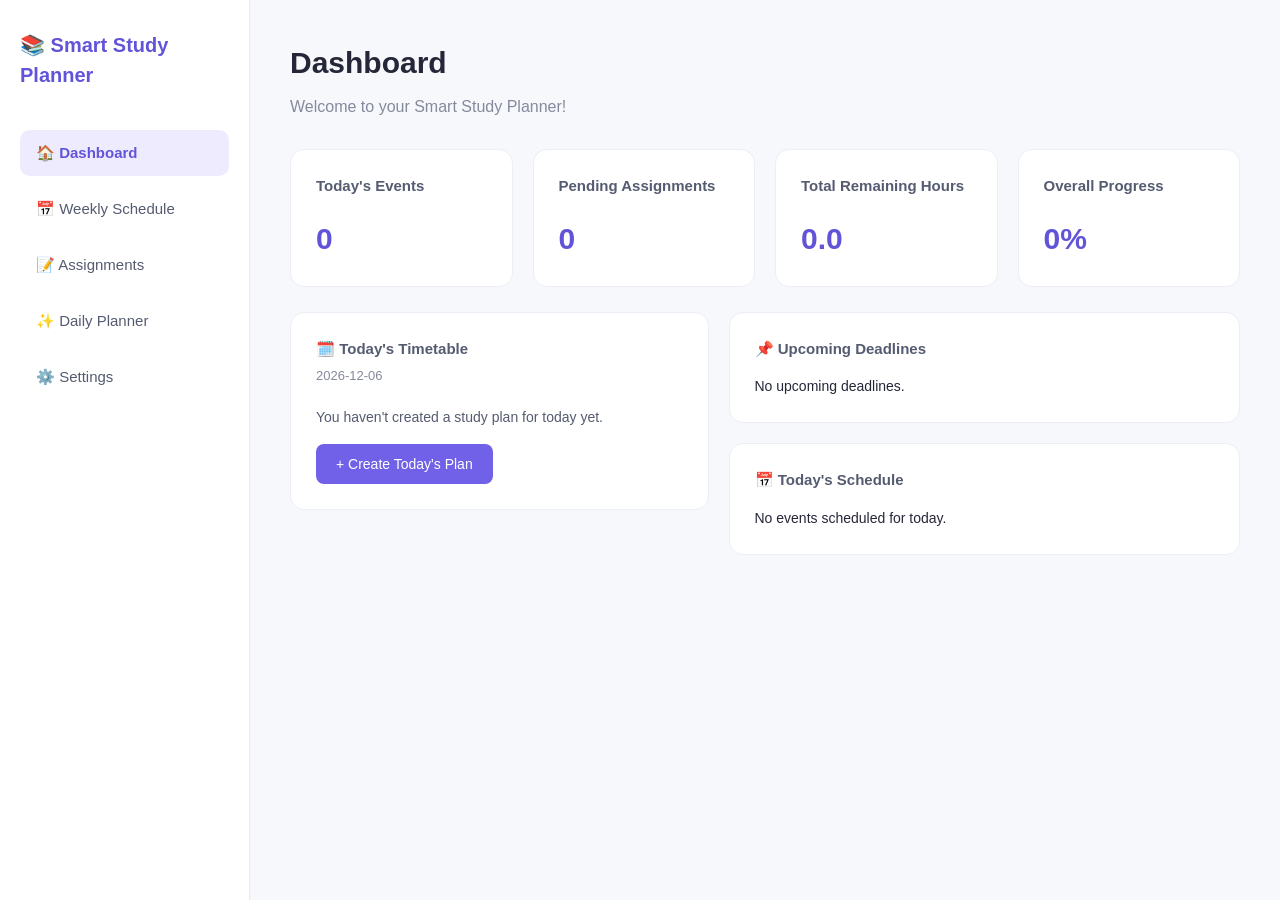
==== commit 627ea33d: "Update dashboard" ====
--- a/index.html
+++ b/index.html
@@ -64,76 +64,114 @@
                     </div>
                 </div>
 
-                <div class="card dashboard-study-card">
-                    <div class="dashboard-study-header">
-                        <div>
-                            <h3>📚 Today's Study Plan</h3>
-                            <p class="helper-text" id="dashboard-study-date"></p>
-                        </div>
-
-                        <button
-                            type="button"
-                            class="secondary-btn"
-                            id="dashboard-view-plan-btn"
-                            hidden
-                        >
-                            View Full Plan →
-                        </button>
-                    </div>
-
-                    <div id="dashboard-study-content">
-                        <div id="dashboard-no-plan">
-                            <p>You haven't created a study plan for today yet.</p>
-
-                            <button
-                                type="button"
-                                class="primary-btn"
-                                id="dashboard-create-plan-btn"
-                            >
-                                + Create Today's Plan
-                            </button>
-                        </div>
-
-                        <div id="dashboard-existing-plan" hidden>
-                            <div class="dashboard-study-progress">
-                                <span>Daily Progress</span>
-                                <strong id="dashboard-daily-progress">0%</strong>
-                            </div>
-
-                            <div
-                                class="progress-bar"
-                                id="dashboard-daily-progress-bar"
-                                role="progressbar"
-                                aria-label="Today's study completion"
-                                aria-valuemin="0"
-                                aria-valuemax="100"
-                                aria-valuenow="0"
-                            >
+                <div class="dashboard-main-grid">
+                    <div class="dashboard-timetable-column">
+                        <div class="card dashboard-timetable-card">
+                            <div class="dashboard-study-header">
+                                <div>
+                                    <h3>🗓️ Today's Timetable</h3>
+                                    <p class="helper-text" id="dashboard-study-date"></p>
+                                </div>
+
+                                <button
+                                    type="button"
+                                    class="secondary-btn"
+                                    id="dashboard-view-plan-btn"
+                                    hidden
+                                >
+                                    View Full Plan →
+                                </button>
+                            </div>
+
+                            <div id="dashboard-no-plan">
+                                <p>You haven't created a study plan for today yet.</p>
+
+                                <button
+                                    type="button"
+                                    class="primary-btn"
+                                    id="dashboard-create-plan-btn"
+                                >
+                                    + Create Today's Plan
+                                </button>
+                            </div>
+
+                            <div id="dashboard-existing-plan" hidden>
+                                <div class="dashboard-study-progress">
+                                    <span>Daily Progress</span>
+                                    <strong id="dashboard-daily-progress">0%</strong>
+                                </div>
+
                                 <div
-                                    class="progress-fill"
-                                    id="dashboard-daily-progress-fill"
-                                ></div>
-                            </div>
-
-                            <div id="dashboard-study-sessions"></div>
-                        </div>
-                    </div>
-                </div>
-
-                <div class="dashboard-sections">
-                    <div class="card">
-                        <h3>Today's Schedule</h3>
-
-                        <div id="today-schedule">
-                            No events scheduled for today.
-                        </div>
-                    </div>
-
-                    <div class="card">
-                        <h3>Upcoming Deadlines</h3>
-
-                        <div id="upcoming-deadlines">
-                            No upcoming deadlines.
+                                    class="progress-bar"
+                                    id="dashboard-daily-progress-bar"
+                                    role="progressbar"
+                                    aria-label="Today's study completion"
+                                    aria-valuemin="0"
+                                    aria-valuemax="100"
+                                    aria-valuenow="0"
+                                >
+                                    <div
+                                        class="progress-fill"
+                                        id="dashboard-daily-progress-fill"
+                                    ></div>
+                                </div>
+
+                                <div class="daily-timetable-legend">
+                                    <div class="availability-legend-item">
+                                        <span class="availability-legend-dot study-dot"></span>
+                                        Study
+                                    </div>
+
+                                    <div class="availability-legend-item">
+                                        <span class="availability-legend-dot break-dot"></span>
+                                        Break
+                                    </div>
+
+                                    <div class="availability-legend-item">
+                                        <span class="availability-legend-dot unavailable-dot"></span>
+                                        Unavailable
+                                    </div>
+
+                                    <div class="availability-legend-item">
+                                        <span class="availability-legend-dot weekly-dot"></span>
+                                        Weekly Event
+                                    </div>
+                                </div>
+
+                                <div class="dashboard-timetable-scroll">
+                                    <div id="dashboard-timetable" class="daily-timetable">
+                                        <div
+                                            id="dashboard-timetable-time-column"
+                                            class="daily-timetable-time-column"
+                                        ></div>
+
+                                        <div
+                                            id="dashboard-timetable-events"
+                                            class="daily-timetable-events"
+                                        ></div>
+                                    </div>
+                                </div>
+
+                                <div id="dashboard-study-sessions" hidden></div>
+                            </div>
+                        </div>
+                    </div>
+
+                    <div class="dashboard-info-column">
+                        <div class="card">
+                            <h3>📌 Upcoming Deadlines</h3>
+
+                            <div id="upcoming-deadlines">
+                                No upcoming deadlines.
+                            </div>
+                        </div>
+
+                        <div class="card">
+                            <h3>📅 Today's Schedule</h3>
+
+                            <div id="today-schedule">
+                                No events scheduled for today.
+                            </div>
                         </div>
                     </div>
                 </div>
@@ -571,6 +609,24 @@
                                 Apply Reason to Selected Blocks
                             </button>
                         </div>
+
+                        <div class="availability-save-actions">
+                            <button
+                                type="button"
+                                class="primary-btn"
+                                id="save-availability-btn"
+                            >
+                                Save Changes
+                            </button>
+
+                            <button
+                                type="button"
+                                class="secondary-btn"
+                                id="cancel-availability-btn"
+                            >
+                                Cancel
+                            </button>
+                        </div>
                     </div>
 
                     <div class="card daily-weekly-events-card">
@@ -630,7 +686,7 @@
                         <div>
                             <h1 id="study-plan-heading">Study Plan</h1>
                             <p class="subtitle">
-                                View and customize your daily study schedule.
+                                View your daily timetable and manage study tasks.
                             </p>
                         </div>
 
@@ -641,24 +697,6 @@
                         >
                             Edit Available Time
                         </button>
-
-                        <div class="availability-save-actions">
-                            <button
-                                type="button"
-                                class="secondary-btn"
-                                id="cancel-availability-btn"
-                            >
-                                Cancel
-                            </button>
-
-                            <button
-                                type="button"
-                                class="primary-btn"
-                                id="save-availability-btn"
-                            >
-                                Save Changes
-                            </button>
-                        </div>
                     </div>
 
                     <div class="card" id="study-summary" hidden>
@@ -707,57 +745,77 @@
                         </div>
                     </div>
 
-                    <div class="card daily-timetable-card">
-                        <div class="daily-timetable-header">
-                            <div>
-                                <h3>🗓️ Daily Timetable</h3>
+                    <div class="planner-main-grid">
+                        <div class="planner-timetable-column">
+                            <div class="card daily-timetable-card">
+                                <div class="daily-timetable-header">
+                                    <div>
+                                        <h3>🗓️ Daily Timetable</h3>
+                                        <p class="helper-text">
+                                            Your study sessions, breaks, weekly events,
+                                            and unavailable times.
+                                        </p>
+                                    </div>
+
+                                    <button
+                                        type="button"
+                                        class="secondary-btn"
+                                        id="add-study-session-btn"
+                                    >
+                                        + Add Study Session
+                                    </button>
+                                </div>
+
+                                <div class="daily-timetable-legend">
+                                    <div class="availability-legend-item">
+                                        <span class="availability-legend-dot study-dot"></span>
+                                        Study
+                                    </div>
+
+                                    <div class="availability-legend-item">
+                                        <span class="availability-legend-dot break-dot"></span>
+                                        Break
+                                    </div>
+
+                                    <div class="availability-legend-item">
+                                        <span class="availability-legend-dot unavailable-dot"></span>
+                                        Unavailable
+                                    </div>
+
+                                    <div class="availability-legend-item">
+                                        <span class="availability-legend-dot weekly-dot"></span>
+                                        Weekly Event
+                                    </div>
+                                </div>
+
+                                <div class="daily-timetable-scroll">
+                                    <div id="daily-timetable" class="daily-timetable">
+                                        <div
+                                            id="daily-timetable-time-column"
+                                            class="daily-timetable-time-column"
+                                        ></div>
+
+                                        <div
+                                            id="daily-timetable-events"
+                                            class="daily-timetable-events"
+                                        ></div>
+                                    </div>
+                                </div>
+                            </div>
+                        </div>
+
+                        <div class="planner-tasks-column">
+                            <div class="card study-tasks-card">
+                                <h3>📚 Study Tasks</h3>
+
                                 <p class="helper-text">
-                                    Click a study session to edit its details.
+                                    View assignments grouped by topic, track completed
+                                    sessions, and add notes.
                                 </p>
-                            </div>
-
-                            <button
-                                type="button"
-                                class="secondary-btn"
-                                id="add-study-session-btn"
-                            >
-                                + Add Study Session
-                            </button>
-                        </div>
-
-                        <div class="daily-timetable-legend">
-                            <div class="availability-legend-item">
-                                <span class="availability-legend-dot study-dot"></span>
-                                Study
-                            </div>
-
-                            <div class="availability-legend-item">
-                                <span class="availability-legend-dot break-dot"></span>
-                                Break
-                            </div>
-
-                            <div class="availability-legend-item">
-                                <span class="availability-legend-dot unavailable-dot"></span>
-                                Unavailable
-                            </div>
-
-                            <div class="availability-legend-item">
-                                <span class="availability-legend-dot weekly-dot"></span>
-                                Weekly Event
-                            </div>
-                        </div>
-
-                        <div class="daily-timetable-scroll">
-                            <div id="daily-timetable" class="daily-timetable">
-                                <div
-                                    id="daily-timetable-time-column"
-                                    class="daily-timetable-time-column"
-                                ></div>
-
-                                <div
-                                    id="daily-timetable-events"
-                                    class="daily-timetable-events"
-                                ></div>
+
+                                <div id="study-plan-list">
+                                    No study tasks found.
+                                </div>
                             </div>
                         </div>
                     </div>
@@ -845,21 +903,12 @@
                         ></p>
                     </form>
 
-                    <div class="card">
-                        <h3>Study Sessions</h3>
-
-                        <p class="helper-text">
-                            Check off completed sessions, update assignment progress,
-                            and add session notes.
-                        </p>
-
-                        <div id="study-plan-list">
-                            No study sessions found.
-                        </div>
-                    </div>
-
                     <div class="card" id="daily-notes-card">
                         <h3>📝 Daily Notes</h3>
+
+                        <p class="helper-text">
+                            Write your goals, reminders, or reflections for the day.
+                        </p>
 
                         <textarea
                             id="daily-notes"
@@ -883,7 +932,7 @@
                         ></p>
                     </div>
                 </div>
-            </section>
+                </section>
 
             <section id="settings" class="page">
                 <h1>Settings</h1>
--- a/style.css
+++ b/style.css
@@ -2064,4 +2064,488 @@
     .availability-save-actions {
         flex-wrap: wrap;
     }
+}
+
+.availability-actions {
+    display: flex;
+    justify-content: flex-end;
+    gap: 12px;
+    margin-top: 20px;
+    flex-wrap: wrap;
+}
+
+.availability-save-actions {
+    display: flex;
+    justify-content: flex-end;
+    gap: 12px;
+    margin-top: 24px;
+    flex-wrap: wrap;
+}
+
+.dashboard-main-grid {
+    display: grid;
+    grid-template-columns: minmax(0, 45fr) minmax(0, 55fr);
+    gap: 20px;
+    align-items: start;
+}
+
+.dashboard-timetable-column,
+.dashboard-info-column {
+    min-width: 0;
+}
+
+.dashboard-info-column {
+    display: flex;
+    flex-direction: column;
+    gap: 20px;
+}
+
+.dashboard-timetable-card {
+    min-width: 0;
+}
+
+.dashboard-timetable-card .dashboard-study-header {
+    margin-bottom: 20px;
+}
+
+.dashboard-timetable-card .daily-timetable-legend {
+    gap: 12px;
+    margin: 18px 0;
+}
+
+.dashboard-timetable-card .availability-legend-item {
+    font-size: 12px;
+}
+
+.dashboard-timetable-scroll {
+    width: 100%;
+    overflow-x: auto;
+    border: 1px solid #e8eaf2;
+    border-radius: 10px;
+}
+
+.dashboard-timetable-scroll .daily-timetable {
+    min-width: 0;
+    grid-template-columns: 62px minmax(0, 1fr);
+}
+
+.dashboard-timetable-scroll .daily-timetable-block {
+    left: 5px;
+    width: calc(100% - 10px);
+    padding: 5px 8px;
+}
+
+.dashboard-timetable-scroll .daily-timetable-block-title {
+    font-size: 12px;
+}
+
+.dashboard-timetable-scroll .daily-timetable-block-time {
+    font-size: 10px;
+}
+
+.dashboard-timetable-scroll .daily-time-label {
+    font-size: 11px;
+}
+
+.dashboard-timetable-scroll .daily-timetable-block.compact {
+    padding: 2px 6px;
+}
+
+.dashboard-timetable-scroll .daily-timetable-block.compact
+.daily-timetable-block-title {
+    font-size: 10px;
+}
+
+.dashboard-info-column .card {
+    width: 100%;
+}
+
+.dashboard-info-column .card h3 {
+    margin-bottom: 16px;
+}
+
+.dashboard-info-column #upcoming-deadlines,
+.dashboard-info-column #today-schedule {
+    font-size: 14px;
+}
+
+.planner-main-grid {
+    display: grid;
+    grid-template-columns: minmax(0, 45fr) minmax(0, 55fr);
+    gap: 20px;
+    align-items: start;
+    margin-bottom: 20px;
+}
+
+.planner-timetable-column,
+.planner-tasks-column {
+    min-width: 0;
+}
+
+.planner-main-grid > div > .card {
+    width: 100%;
+    margin-bottom: 0;
+}
+
+.planner-timetable-column .daily-timetable-card {
+    min-width: 0;
+}
+
+.planner-timetable-column .daily-timetable-header {
+    flex-direction: column;
+    align-items: flex-start;
+    gap: 14px;
+}
+
+.planner-timetable-column .daily-timetable-header button {
+    align-self: flex-start;
+}
+
+.planner-timetable-column .daily-timetable-legend {
+    gap: 12px;
+    margin: 18px 0;
+}
+
+.planner-timetable-column .availability-legend-item {
+    font-size: 12px;
+}
+
+.planner-timetable-column .daily-timetable {
+    min-width: 0;
+    grid-template-columns: 62px minmax(0, 1fr);
+}
+
+.planner-timetable-column .daily-time-label {
+    font-size: 11px;
+}
+
+.planner-timetable-column .daily-timetable-block {
+    left: 5px;
+    width: calc(100% - 10px);
+    padding: 5px 8px;
+}
+
+.planner-timetable-column .daily-timetable-block-title {
+    font-size: 12px;
+}
+
+.planner-timetable-column .daily-timetable-block-time {
+    font-size: 10px;
+}
+
+.planner-timetable-column .daily-timetable-block.compact {
+    padding: 2px 6px;
+}
+
+.planner-timetable-column .daily-timetable-block.compact
+.daily-timetable-block-title {
+    font-size: 10px;
+}
+
+.daily-timetable {
+    --daily-hour-height: 52px;
+}
+
+.daily-timetable-block {
+    padding: 5px 9px;
+    gap: 1px;
+}
+
+.daily-timetable-block-title {
+    font-size: 12px;
+    line-height: 1.2;
+}
+
+.daily-timetable-block-time {
+    font-size: 10px;
+    line-height: 1.2;
+}
+
+.daily-timetable-block.compact {
+    padding: 2px 7px;
+    gap: 5px;
+}
+
+.daily-timetable-block.compact .daily-timetable-block-title {
+    font-size: 10px;
+}
+
+.study-tasks-card {
+    min-width: 0;
+}
+
+.study-tasks-card > h3 {
+    margin-bottom: 6px;
+}
+
+.study-tasks-card > .helper-text {
+    margin-top: 0;
+    margin-bottom: 20px;
+}
+
+#study-plan-list {
+    display: flex;
+    flex-direction: column;
+    gap: 14px;
+}
+
+#study-plan-list > .event-item {
+    margin: 0;
+}
+
+.study-task-card {
+    padding: 18px;
+    background-color: #f8f7ff;
+    border: 1px solid #e7e3ff;
+    border-left: 4px solid #7161e8;
+    border-radius: 10px;
+}
+
+.study-task-card.completed {
+    background-color: #f1faf5;
+    border-color: #d5eee0;
+    border-left-color: #3a9b72;
+}
+
+.study-task-header {
+    display: flex;
+    justify-content: space-between;
+    align-items: flex-start;
+    gap: 12px;
+}
+
+.study-task-title {
+    min-width: 0;
+}
+
+.study-task-title h4 {
+    color: #6254d8;
+    font-size: 15px;
+    margin-bottom: 5px;
+    overflow-wrap: anywhere;
+}
+
+.study-task-course {
+    font-size: 12px;
+    color: #85899c;
+}
+
+.study-task-stats {
+    display: grid;
+    grid-template-columns: repeat(2, minmax(0, 1fr));
+    gap: 10px;
+    margin-top: 16px;
+}
+
+.study-task-stat {
+    padding: 11px;
+    background-color: white;
+    border: 1px solid #eceef5;
+    border-radius: 8px;
+}
+
+.study-task-stat-label {
+    display: block;
+    color: #85899c;
+    font-size: 11px;
+    margin-bottom: 4px;
+}
+
+.study-task-stat-value {
+    display: block;
+    color: #252638;
+    font-size: 14px;
+    font-weight: 700;
+}
+
+.study-task-progress {
+    margin-top: 18px;
+}
+
+.study-task-progress-header {
+    display: flex;
+    justify-content: space-between;
+    align-items: center;
+    gap: 12px;
+    color: #555b70;
+    font-size: 13px;
+    font-weight: 600;
+}
+
+.study-task-progress-header strong {
+    color: #6254d8;
+}
+
+.study-task-progress .progress-bar {
+    margin-top: 9px;
+}
+
+.study-task-actions {
+    display: flex;
+    flex-wrap: wrap;
+    gap: 10px;
+    margin-top: 15px;
+}
+
+.study-task-actions button {
+    margin: 0;
+}
+
+.study-task-sessions {
+    margin-top: 18px;
+    padding-top: 16px;
+    border-top: 1px solid #e8eaf2;
+}
+
+.study-task-sessions summary {
+    color: #6254d8;
+    font-size: 13px;
+    font-weight: 600;
+    cursor: pointer;
+    user-select: none;
+}
+
+.study-task-sessions summary:hover {
+    color: #5948ce;
+}
+
+.study-task-session-list {
+    display: flex;
+    flex-direction: column;
+    gap: 8px;
+    margin-top: 14px;
+}
+
+.study-task-session-item {
+    display: flex;
+    justify-content: space-between;
+    align-items: center;
+    gap: 12px;
+    padding: 10px 12px;
+    background-color: white;
+    border: 1px solid #eceef5;
+    border-radius: 8px;
+}
+
+.study-task-session-item.completed {
+    background-color: #f1faf5;
+    border-color: #d5eee0;
+}
+
+.study-task-session-item .session-check {
+    margin-top: 0;
+    min-width: 0;
+}
+
+.study-task-session-time {
+    font-size: 12px;
+    color: #555b70;
+}
+
+.study-task-session-item .progress-btn {
+    margin: 0;
+    flex-shrink: 0;
+}
+
+.study-task-notes {
+    margin-top: 18px;
+    padding-top: 16px;
+    border-top: 1px solid #e8eaf2;
+}
+
+.study-task-notes label {
+    display: block;
+    margin-bottom: 8px;
+    font-size: 13px;
+    font-weight: 600;
+    color: #555b70;
+}
+
+.study-task-notes textarea {
+    width: 100%;
+    min-height: 85px;
+}
+
+.study-task-notes .primary-btn,
+.study-task-notes .secondary-btn {
+    margin-top: 10px;
+    margin-bottom: 0;
+}
+
+#daily-notes-card {
+    width: 100%;
+    margin-top: 0;
+}
+
+#daily-notes-card .notes-input {
+    width: 100%;
+}
+
+@media (max-width: 1200px) {
+    .dashboard-main-grid,
+    .planner-main-grid {
+        grid-template-columns: 1fr;
+    }
+
+    .dashboard-info-column {
+        display: grid;
+        grid-template-columns: repeat(2, minmax(0, 1fr));
+    }
+}
+
+@media (max-width: 768px) {
+    .dashboard-info-column {
+        grid-template-columns: 1fr;
+    }
+
+    .dashboard-timetable-card .dashboard-study-header,
+    .planner-timetable-column .daily-timetable-header {
+        flex-direction: column;
+        align-items: flex-start;
+    }
+
+    .dashboard-timetable-card .dashboard-study-header button,
+    .planner-timetable-column .daily-timetable-header button {
+        align-self: flex-start;
+    }
+
+    .study-task-stats {
+        grid-template-columns: repeat(2, minmax(0, 1fr));
+    }
+}
+
+@media (max-width: 480px) {
+    .dashboard-main-grid,
+    .planner-main-grid {
+        gap: 15px;
+    }
+
+    .study-task-card {
+        padding: 14px;
+    }
+
+    .study-task-stats {
+        grid-template-columns: 1fr;
+    }
+
+    .study-task-session-item {
+        flex-direction: column;
+        align-items: flex-start;
+    }
+
+    .study-task-session-item .progress-btn {
+        align-self: flex-start;
+    }
+
+    .dashboard-timetable-scroll .daily-timetable,
+    .planner-timetable-column .daily-timetable {
+        grid-template-columns: 55px minmax(0, 1fr);
+    }
+
+    .dashboard-timetable-scroll .daily-timetable-block,
+    .planner-timetable-column .daily-timetable-block {
+        left: 4px;
+        width: calc(100% - 8px);
+        padding: 4px 6px;
+    }
 }
